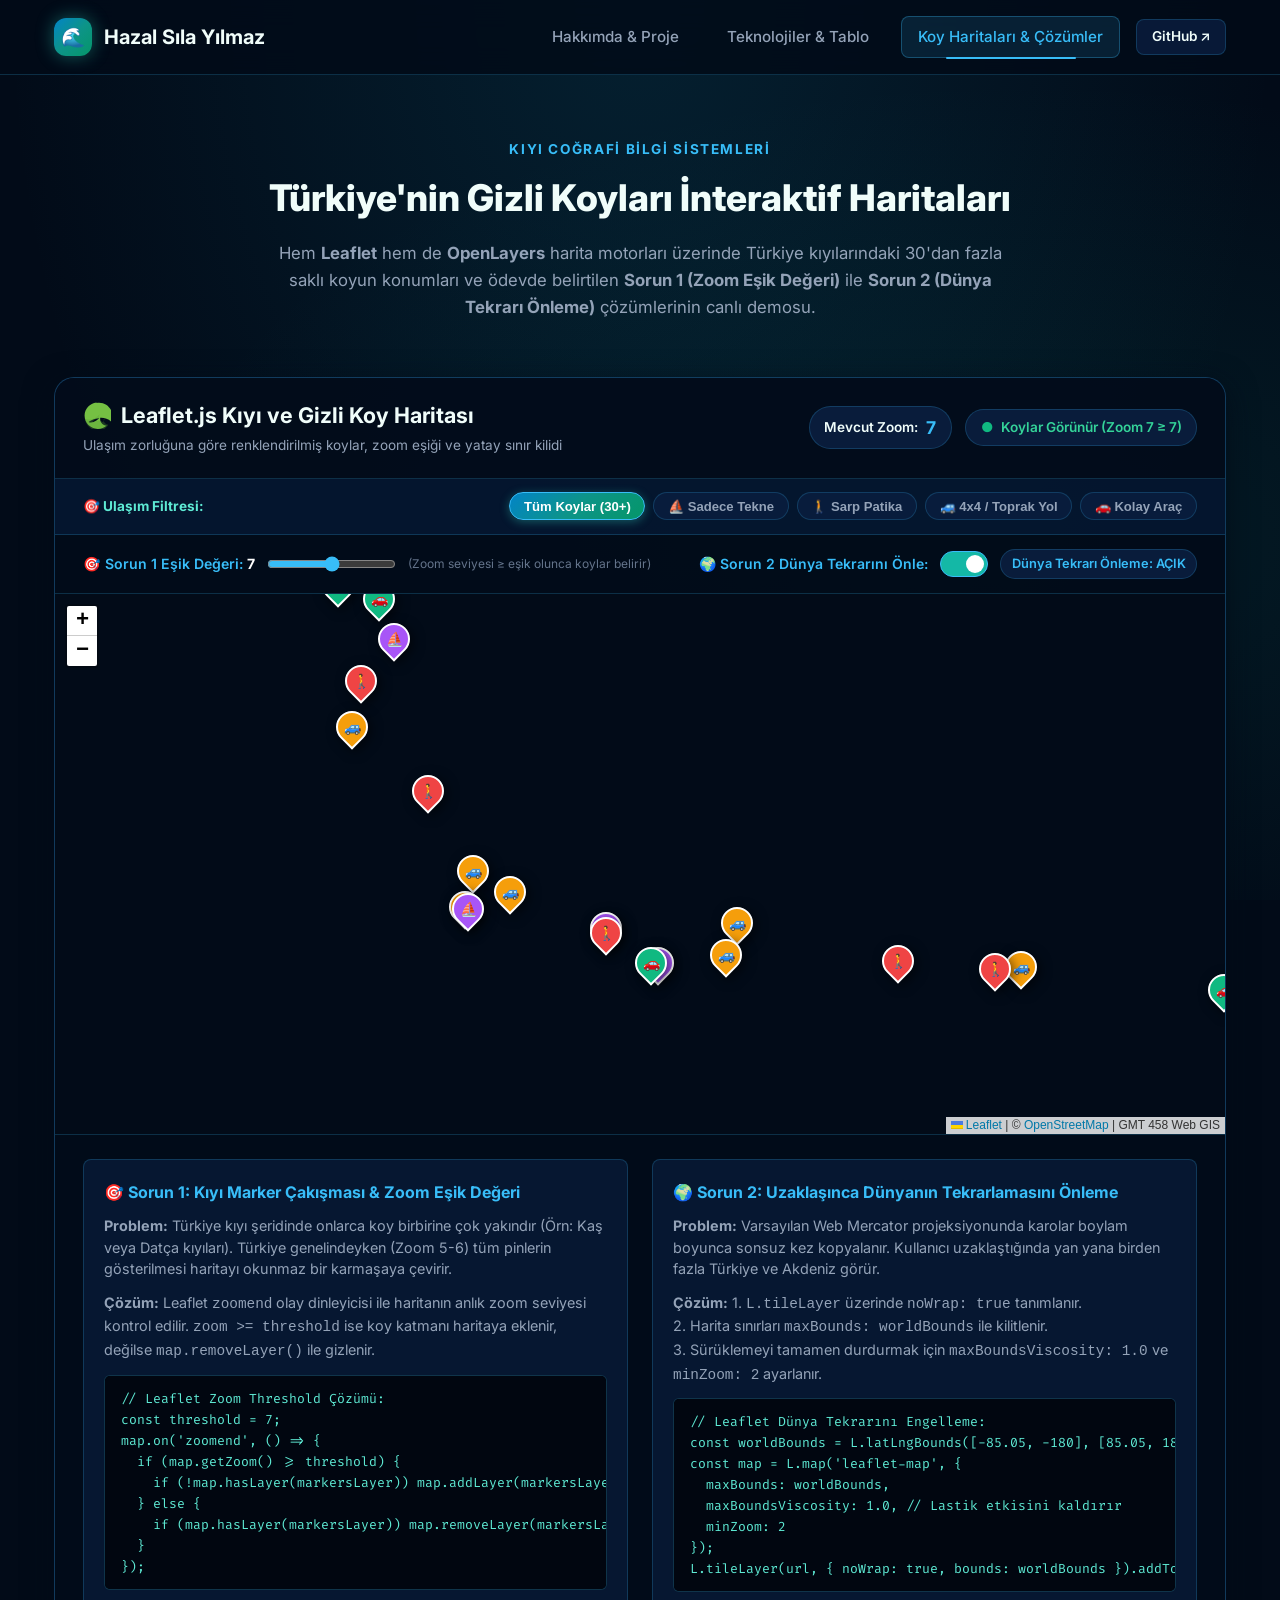
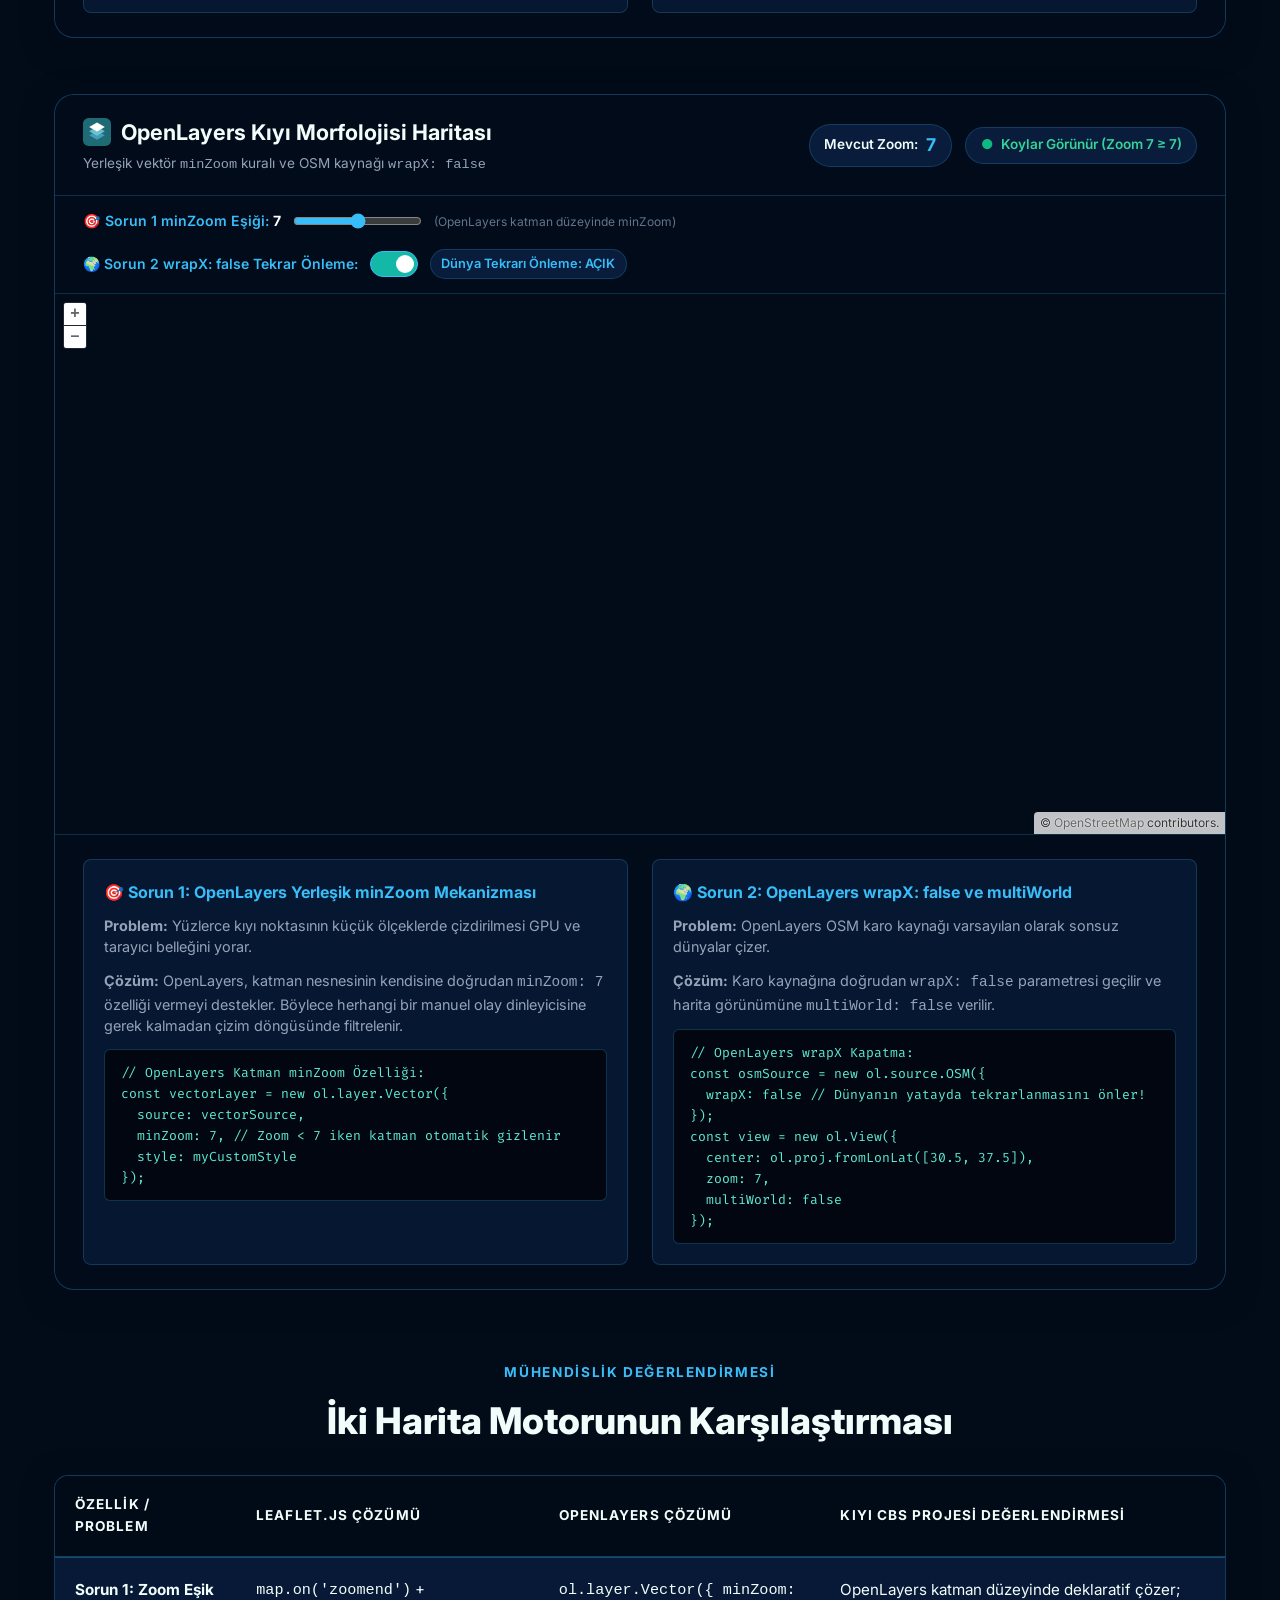
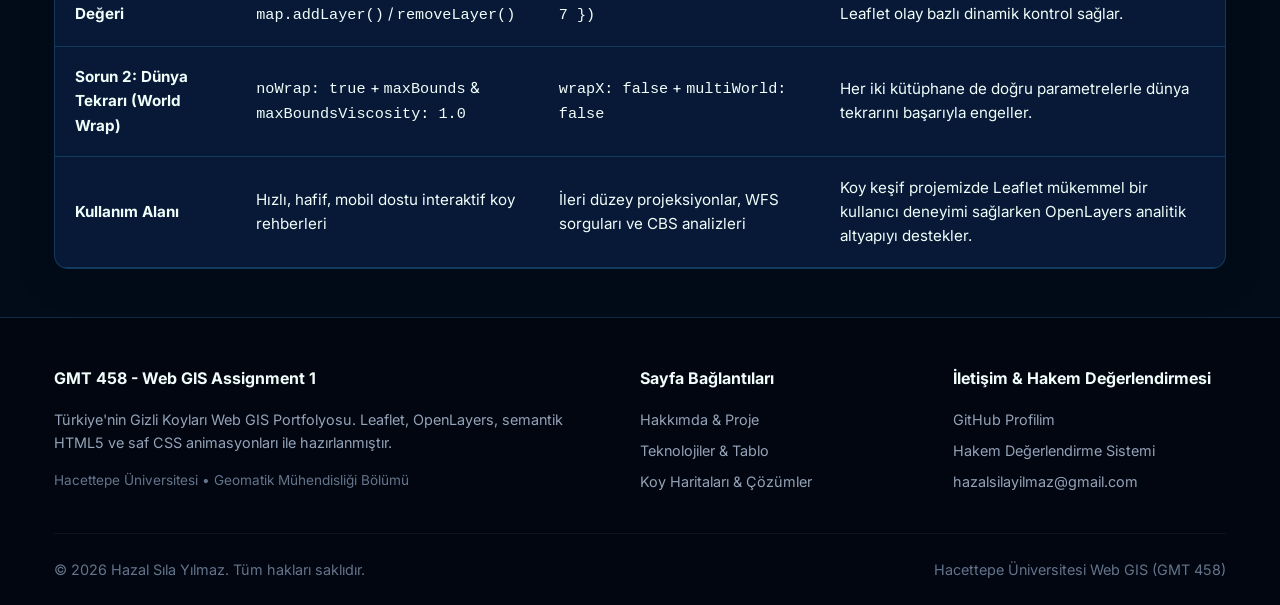
==== projects.html @ a2a6212b "feat: Leaflet ve OpenLayers ile 30+ gizli koy haritasi, Sorun 1 (zoom esigi) ve Sorun 2 (dunya tekra" ====
<!DOCTYPE html>
<html lang="tr">
<head>
  <meta charset="UTF-8">
  <meta name="viewport" content="width=device-width, initial-scale=1.0">
  <title>Gizli Koy Haritaları & Web GIS Çözümleri | Hazal Sıla Yılmaz</title>
  <meta name="description" content="Leaflet ve OpenLayers ile Türkiye'nin gizli koyları haritası, zoom eşik değeri ve dünya tekrarı sorunlarının çözümü. GMT 458 Web GIS.">
  
  <!-- Google Fonts & Stylesheet -->
  <link rel="preconnect" href="https://fonts.googleapis.com">
  <link rel="preconnect" href="https://fonts.gstatic.com" crossorigin>
  <link href="https://fonts.googleapis.com/css2?family=Fira+Code:wght@400;600&family=Inter:wght@300;400;500;600;700;800&display=swap" rel="stylesheet">
  
  <!-- Local Leaflet & OpenLayers CSS (Garantili Yerel Yükleme) -->
  <link rel="stylesheet" href="css/leaflet.css">
  <link rel="stylesheet" href="css/ol.css">

  <link rel="stylesheet" href="css/style.css">

  <style>
    /* OpenLayers popup overlay styles */
    .ol-popup {
      position: absolute;
      background-color: #020b18;
      box-shadow: 0 8px 30px rgba(0, 0, 0, 0.7);
      padding: 12px 16px;
      border-radius: 10px;
      border: 1px solid var(--border-ocean);
      bottom: 14px;
      left: -50px;
      min-width: 220px;
      color: #f0fdfa;
    }
    .ol-popup:after, .ol-popup:before {
      top: 100%;
      border: solid transparent;
      content: " ";
      height: 0;
      width: 0;
      position: absolute;
      pointer-events: none;
    }
    .ol-popup:after {
      border-top-color: #020b18;
      border-width: 10px;
      left: 48px;
      margin-left: -10px;
    }
    .ol-popup:before {
      border-top-color: var(--border-ocean);
      border-width: 11px;
      left: 48px;
      margin-left: -11px;
    }
    .ol-popup-closer {
      text-decoration: none;
      position: absolute;
      top: 4px;
      right: 8px;
      color: var(--sea-cyan);
      font-size: 1.2rem;
      font-weight: bold;
    }
    .ol-popup-closer:hover {
      color: #ffffff;
    }
  </style>
</head>
<body>

  <!-- Site Header & Navigation -->
  <header class="site-header">
    <div class="nav-container">
      <a href="index.html" class="site-logo">
        <div class="logo-icon">🌊</div>
        <span>Hazal Sıla Yılmaz</span>
      </a>

      <button class="nav-toggle-btn" aria-label="Menüyü Aç/Kapat">
        <svg width="24" height="24" viewBox="0 0 24 24" fill="none" stroke="currentColor" stroke-width="2">
          <line x1="3" y1="12" x2="21" y2="12"></line>
          <line x1="3" y1="6" x2="21" y2="6"></line>
          <line x1="3" y1="18" x2="21" y2="18"></line>
        </svg>
      </button>

      <ul class="nav-menu">
        <li><a href="index.html" class="nav-link">Hakkımda & Proje</a></li>
        <li><a href="technologies.html" class="nav-link">Teknolojiler & Tablo</a></li>
        <li><a href="projects.html" class="nav-link active">Koy Haritaları & Çözümler</a></li>
        <li><a href="https://github.com/hazalsila" target="_blank" rel="noopener" class="btn btn-secondary" style="padding: 0.4rem 0.9rem; font-size: 0.85rem;">GitHub ↗</a></li>
      </ul>
    </div>
  </header>

  <!-- Main Content -->
  <main>
    <!-- Section Header -->
    <section class="section" style="padding-bottom: 2rem;">
      <div class="container">
        <div class="section-header" style="margin-bottom: 1.5rem;">
          <div class="section-kicker">Kıyı Coğrafi Bilgi Sistemleri</div>
          <h1 class="section-title">Türkiye'nin Gizli Koyları İnteraktif Haritaları</h1>
          <p class="section-desc">
            Hem <strong>Leaflet</strong> hem de <strong>OpenLayers</strong> harita motorları üzerinde Türkiye kıyılarındaki 
            30'dan fazla saklı koyun konumları ve ödevde belirtilen <strong>Sorun 1 (Zoom Eşik Değeri)</strong> ile 
            <strong>Sorun 2 (Dünya Tekrarı Önleme)</strong> çözümlerinin canlı demosu.
          </p>
        </div>
      </div>
    </section>

    <div class="container">

      <!-- ===================================================================
           HARİTA 1: LEAFLET IMPLEMENTASYONU (%10 Leaflet + %10 Issue 1 + %10 Issue 2)
           =================================================================== -->
      <section class="map-card-wrapper" id="leaflet-section">
        <div class="map-card-header">
          <div class="map-title-group">
            <h3>
              <img src="images/leaflet.svg" alt="Leaflet" width="28" height="28">
              Leaflet.js Kıyı ve Gizli Koy Haritası
            </h3>
            <span class="map-subtitle">
              Ulaşım zorluğuna göre renklendirilmiş koylar, zoom eşiği ve yatay sınır kilidi
            </span>
          </div>

          <div class="map-controls-bar">
            <div class="map-status-pill">
              <span>Mevcut Zoom:</span>
              <strong id="leaflet-current-zoom" style="color: var(--sea-cyan); font-size: 1.1rem;">7</strong>
            </div>

            <div id="leaflet-marker-status" class="map-status-pill badge-emerald">
              Koylar yükleniyor...
            </div>
          </div>
        </div>

        <!-- Ulaşım Zorluğu Filtreleme Araç Çubuğu -->
        <div class="bay-filter-toolbar">
          <div style="font-size: 0.85rem; font-weight: 700; color: var(--sea-foam); display: flex; align-items: center; gap: 0.4rem;">
            <span>🎯 Ulaşım Filtresi:</span>
          </div>
          <div class="filter-group">
            <button class="filter-btn active" data-filter="all">Tüm Koylar (30+)</button>
            <button class="filter-btn" data-filter="tekne">⛵ Sadece Tekne</button>
            <button class="filter-btn" data-filter="patika">🚶 Sarp Patika</button>
            <button class="filter-btn" data-filter="toprak">🚙 4x4 / Toprak Yol</button>
            <button class="filter-btn" data-filter="kolay">🚗 Kolay Araç</button>
          </div>
        </div>

        <!-- İnteraktif Sorun 1 & 2 Ayar Paneli (Canlı Test) -->
        <div style="background: rgba(2, 11, 24, 0.95); padding: 0.85rem 1.75rem; border-bottom: 1px solid var(--border-ocean); display: flex; align-items: center; justify-content: space-between; flex-wrap: wrap; gap: 1rem;">
          <!-- Sorun 1: Zoom Slider -->
          <div style="display: flex; align-items: center; gap: 0.75rem; font-size: 0.88rem;">
            <label for="leaflet-threshold-slider" style="font-weight: 600; color: var(--sea-cyan);">
              🎯 Sorun 1 Eşik Değeri: <span id="leaflet-threshold-val" style="color: white; font-weight: 700;">7</span>
            </label>
            <input type="range" id="leaflet-threshold-slider" min="4" max="10" value="7" style="cursor: pointer; accent-color: var(--sea-cyan);">
            <span style="font-size: 0.75rem; color: var(--text-muted);">(Zoom seviyesi ≥ eşik olunca koylar belirir)</span>
          </div>

          <!-- Sorun 2: Dünya Tekrarı Toggle -->
          <div class="toggle-switch-wrapper">
            <span style="color: var(--sea-cyan);">🌍 Sorun 2 Dünya Tekrarını Önle:</span>
            <label class="switch">
              <input type="checkbox" id="leaflet-wrap-toggle" checked>
              <span class="slider"></span>
            </label>
            <span id="leaflet-wrap-status" class="map-status-pill badge-cyan" style="font-size: 0.8rem; padding: 0.25rem 0.65rem;">
              Dünya Tekrarı Önleme: AÇIK
            </span>
          </div>
        </div>

        <!-- Leaflet Harita Kapsayıcısı -->
        <div id="leaflet-map" class="map-container"></div>

        <!-- Sorun 1 & 2 Çözüm Raporu ve Kod Blokları -->
        <div class="issue-solution-panel">
          <div class="issue-grid">
            <!-- Sorun 1 Kutusu -->
            <div class="issue-box">
              <div class="issue-box-title">
                <span>🎯 Sorun 1: Kıyı Marker Çakışması & Zoom Eşik Değeri</span>
              </div>
              <p>
                <strong>Problem:</strong> Türkiye kıyı şeridinde onlarca koy birbirine çok yakındır (Örn: Kaş veya Datça kıyıları). Türkiye genelindeyken (Zoom 5-6) tüm pinlerin gösterilmesi haritayı okunmaz bir karmaşaya çevirir.
              </p>
              <p>
                <strong>Çözüm:</strong> Leaflet <code>zoomend</code> olay dinleyicisi ile haritanın anlık zoom seviyesi kontrol edilir. <code>zoom &gt;= threshold</code> ise koy katmanı haritaya eklenir, değilse <code>map.removeLayer()</code> ile gizlenir.
              </p>
              <div class="code-snippet">// Leaflet Zoom Threshold Çözümü:
const threshold = 7;
map.on('zoomend', () => {
  if (map.getZoom() >= threshold) {
    if (!map.hasLayer(markersLayer)) map.addLayer(markersLayer);
  } else {
    if (map.hasLayer(markersLayer)) map.removeLayer(markersLayer);
  }
});</div>
            </div>

            <!-- Sorun 2 Kutusu -->
            <div class="issue-box">
              <div class="issue-box-title">
                <span>🌍 Sorun 2: Uzaklaşınca Dünyanın Tekrarlamasını Önleme</span>
              </div>
              <p>
                <strong>Problem:</strong> Varsayılan Web Mercator projeksiyonunda karolar boylam boyunca sonsuz kez kopyalanır. Kullanıcı uzaklaştığında yan yana birden fazla Türkiye ve Akdeniz görür.
              </p>
              <p>
                <strong>Çözüm:</strong> 
                1. <code>L.tileLayer</code> üzerinde <code>noWrap: true</code> tanımlanır.<br>
                2. Harita sınırları <code>maxBounds: worldBounds</code> ile kilitlenir.<br>
                3. Sürüklemeyi tamamen durdurmak için <code>maxBoundsViscosity: 1.0</code> ve <code>minZoom: 2</code> ayarlanır.
              </p>
              <div class="code-snippet">// Leaflet Dünya Tekrarını Engelleme:
const worldBounds = L.latLngBounds([-85.05, -180], [85.05, 180]);
const map = L.map('leaflet-map', {
  maxBounds: worldBounds,
  maxBoundsViscosity: 1.0, // Lastik etkisini kaldırır
  minZoom: 2
});
L.tileLayer(url, { noWrap: true, bounds: worldBounds }).addTo(map);</div>
            </div>
          </div>
        </div>
      </section>

      <!-- ===================================================================
           HARİTA 2: OPENLAYERS IMPLEMENTASYONU (%10 OL + %10 Issue 1 + %10 Issue 2)
           =================================================================== -->
      <section class="map-card-wrapper" id="openlayers-section">
        <div class="map-card-header">
          <div class="map-title-group">
            <h3>
              <img src="images/openlayers.svg" alt="OpenLayers" width="28" height="28">
              OpenLayers Kıyı Morfolojisi Haritası
            </h3>
            <span class="map-subtitle">
              Yerleşik vektör <code>minZoom</code> kuralı ve OSM kaynağı <code>wrapX: false</code>
            </span>
          </div>

          <div class="map-controls-bar">
            <div class="map-status-pill">
              <span>Mevcut Zoom:</span>
              <strong id="ol-current-zoom" style="color: var(--sea-cyan); font-size: 1.1rem;">7</strong>
            </div>

            <div id="ol-marker-status" class="map-status-pill badge-emerald">
              Koylar yükleniyor...
            </div>
          </div>
        </div>

        <!-- OpenLayers Kontrol Barı -->
        <div style="background: rgba(2, 11, 24, 0.95); padding: 0.85rem 1.75rem; border-bottom: 1px solid var(--border-ocean); display: flex; align-items: center; justify-content: space-between; flex-wrap: wrap; gap: 1rem;">
          <!-- Sorun 1: OpenLayers minZoom Slider -->
          <div style="display: flex; align-items: center; gap: 0.75rem; font-size: 0.88rem;">
            <label for="ol-threshold-slider" style="font-weight: 600; color: var(--sea-cyan);">
              🎯 Sorun 1 minZoom Eşiği: <span id="ol-threshold-val" style="color: white; font-weight: 700;">7</span>
            </label>
            <input type="range" id="ol-threshold-slider" min="4" max="10" value="7" style="cursor: pointer; accent-color: var(--sea-cyan);">
            <span style="font-size: 0.75rem; color: var(--text-muted);">(OpenLayers katman düzeyinde minZoom)</span>
          </div>

          <!-- Sorun 2: wrapX Toggle -->
          <div class="toggle-switch-wrapper">
            <span style="color: var(--sea-cyan);">🌍 Sorun 2 wrapX: false Tekrar Önleme:</span>
            <label class="switch">
              <input type="checkbox" id="ol-wrap-toggle" checked>
              <span class="slider"></span>
            </label>
            <span id="ol-wrap-status" class="map-status-pill badge-cyan" style="font-size: 0.8rem; padding: 0.25rem 0.65rem;">
              Dünya Tekrarı Önleme: AÇIK
            </span>
          </div>
        </div>

        <!-- OpenLayers Harita Kapsayıcısı -->
        <div id="openlayers-map" class="ol-map-container"></div>

        <!-- OpenLayers Popup Overlay -->
        <div id="ol-popup" class="ol-popup">
          <a href="#" id="ol-popup-closer" class="ol-popup-closer">&times;</a>
          <div id="ol-popup-content"></div>
        </div>

        <!-- OpenLayers Sorun 1 & 2 Raporu -->
        <div class="issue-solution-panel">
          <div class="issue-grid">
            <div class="issue-box">
              <div class="issue-box-title">
                <span>🎯 Sorun 1: OpenLayers Yerleşik minZoom Mekanizması</span>
              </div>
              <p>
                <strong>Problem:</strong> Yüzlerce kıyı noktasının küçük ölçeklerde çizdirilmesi GPU ve tarayıcı belleğini yorar.
              </p>
              <p>
                <strong>Çözüm:</strong> OpenLayers, katman nesnesinin kendisine doğrudan <code>minZoom: 7</code> özelliği vermeyi destekler. Böylece herhangi bir manuel olay dinleyicisine gerek kalmadan çizim döngüsünde filtrelenir.
              </p>
              <div class="code-snippet">// OpenLayers Katman minZoom Özelliği:
const vectorLayer = new ol.layer.Vector({
  source: vectorSource,
  minZoom: 7, // Zoom < 7 iken katman otomatik gizlenir
  style: myCustomStyle
});</div>
            </div>

            <div class="issue-box">
              <div class="issue-box-title">
                <span>🌍 Sorun 2: OpenLayers wrapX: false ve multiWorld</span>
              </div>
              <p>
                <strong>Problem:</strong> OpenLayers OSM karo kaynağı varsayılan olarak sonsuz dünyalar çizer.
              </p>
              <p>
                <strong>Çözüm:</strong> Karo kaynağına doğrudan <code>wrapX: false</code> parametresi geçilir ve harita görünümüne <code>multiWorld: false</code> verilir.
              </p>
              <div class="code-snippet">// OpenLayers wrapX Kapatma:
const osmSource = new ol.source.OSM({
  wrapX: false // Dünyanın yatayda tekrarlanmasını önler!
});
const view = new ol.View({
  center: ol.proj.fromLonLat([30.5, 37.5]),
  zoom: 7,
  multiWorld: false
});</div>
            </div>
          </div>
        </div>
      </section>

      <!-- Karşılaştırma Matrisi Tablosu -->
      <section class="section" style="padding-top: 1rem; padding-bottom: 3rem;">
        <div class="section-header" style="margin-bottom: 1.5rem;">
          <div class="section-kicker">Mühendislik Değerlendirmesi</div>
          <h2 class="section-title">İki Harita Motorunun Karşılaştırması</h2>
        </div>

        <div class="table-wrapper">
          <table class="gis-table">
            <thead>
              <tr>
                <th>Özellik / Problem</th>
                <th>Leaflet.js Çözümü</th>
                <th>OpenLayers Çözümü</th>
                <th>Kıyı CBS Projesi Değerlendirmesi</th>
              </tr>
            </thead>
            <tbody>
              <tr>
                <td><strong>Sorun 1: Zoom Eşik Değeri</strong></td>
                <td><code>map.on('zoomend')</code> + <code>map.addLayer()</code> / <code>removeLayer()</code></td>
                <td><code>ol.layer.Vector({ minZoom: 7 })</code></td>
                <td>OpenLayers katman düzeyinde deklaratif çözer; Leaflet olay bazlı dinamik kontrol sağlar.</td>
              </tr>
              <tr>
                <td><strong>Sorun 2: Dünya Tekrarı (World Wrap)</strong></td>
                <td><code>noWrap: true</code> + <code>maxBounds</code> & <code>maxBoundsViscosity: 1.0</code></td>
                <td><code>wrapX: false</code> + <code>multiWorld: false</code></td>
                <td>Her iki kütüphane de doğru parametrelerle dünya tekrarını başarıyla engeller.</td>
              </tr>
              <tr>
                <td><strong>Kullanım Alanı</strong></td>
                <td>Hızlı, hafif, mobil dostu interaktif koy rehberleri</td>
                <td>İleri düzey projeksiyonlar, WFS sorguları ve CBS analizleri</td>
                <td>Koy keşif projemizde Leaflet mükemmel bir kullanıcı deneyimi sağlarken OpenLayers analitik altyapıyı destekler.</td>
              </tr>
            </tbody>
          </table>
        </div>
      </section>

    </div>
  </main>

  <!-- Site Footer -->
  <footer class="site-footer">
    <div class="container">
      <div class="footer-grid">
        <div>
          <div class="footer-heading">GMT 458 - Web GIS Assignment 1</div>
          <p style="margin-bottom: 1rem; color: var(--text-secondary);">
            Türkiye'nin Gizli Koyları Web GIS Portfolyosu. Leaflet, OpenLayers, semantik HTML5 ve saf CSS animasyonları ile hazırlanmıştır.
          </p>
          <p style="font-size: 0.85rem; color: var(--text-muted);">
            Hacettepe Üniversitesi • Geomatik Mühendisliği Bölümü
          </p>
        </div>

        <div>
          <div class="footer-heading">Sayfa Bağlantıları</div>
          <ul class="footer-links">
            <li><a href="index.html">Hakkımda & Proje</a></li>
            <li><a href="technologies.html">Teknolojiler & Tablo</a></li>
            <li><a href="projects.html">Koy Haritaları & Çözümler</a></li>
          </ul>
        </div>

        <div>
          <div class="footer-heading">İletişim & Hakem Değerlendirmesi</div>
          <ul class="footer-links">
            <li><a href="https://github.com/hazalsila" target="_blank" rel="noopener">GitHub Profilim</a></li>
            <li><a href="https://gmt458.hacettepe.edu.tr/" target="_blank" rel="noopener">Hakem Değerlendirme Sistemi</a></li>
            <li><a href="mailto:hazalsilayilmaz@gmail.com">hazalsilayilmaz@gmail.com</a></li>
          </ul>
        </div>
      </div>

      <div class="footer-bottom">
        <div>&copy; 2026 Hazal Sıla Yılmaz. Tüm hakları saklıdır.</div>
        <div>Hacettepe Üniversitesi Web GIS (GMT 458)</div>
      </div>
    </div>
  </footer>

  <!-- Local Leaflet & OpenLayers JS (Garantili Yerel Yükleme) -->
  <script src="js/leaflet.js"></script>
  <script src="js/ol.js"></script>

  <!-- Application Scripts -->
  <script src="js/main.js"></script>
  <script src="js/leaflet-map.js"></script>
  <script src="js/openlayers-map.js"></script>
</body>
</html>
---- css/leaflet.css ----
/* required styles */

.leaflet-pane,
.leaflet-tile,
.leaflet-marker-icon,
.leaflet-marker-shadow,
.leaflet-tile-container,
.leaflet-pane > svg,
.leaflet-pane > canvas,
.leaflet-zoom-box,
.leaflet-image-layer,
.leaflet-layer {
	position: absolute;
	left: 0;
	top: 0;
	}
.leaflet-container {
	overflow: hidden;
	}
.leaflet-tile,
.leaflet-marker-icon,
.leaflet-marker-shadow {
	-webkit-user-select: none;
	   -moz-user-select: none;
	        user-select: none;
	  -webkit-user-drag: none;
	}
/* Prevents IE11 from highlighting tiles in blue */
.leaflet-tile::selection {
	background: transparent;
}
/* Safari renders non-retina tile on retina better with this, but Chrome is worse */
.leaflet-safari .leaflet-tile {
	image-rendering: -webkit-optimize-contrast;
	}
/* hack that prevents hw layers "stretching" when loading new tiles */
.leaflet-safari .leaflet-tile-container {
	width: 1600px;
	height: 1600px;
	-webkit-transform-origin: 0 0;
	}
.leaflet-marker-icon,
.leaflet-marker-shadow {
	display: block;
	}
/* .leaflet-container svg: reset svg max-width decleration shipped in Joomla! (joomla.org) 3.x */
/* .leaflet-container img: map is broken in FF if you have max-width: 100% on tiles */
.leaflet-container .leaflet-overlay-pane svg {
	max-width: none !important;
	max-height: none !important;
	}
.leaflet-container .leaflet-marker-pane img,
.leaflet-container .leaflet-shadow-pane img,
.leaflet-container .leaflet-tile-pane img,
.leaflet-container img.leaflet-image-layer,
.leaflet-container .leaflet-tile {
	max-width: none !important;
	max-height: none !important;
	width: auto;
	padding: 0;
	}

.leaflet-container img.leaflet-tile {
	/* See: https://bugs.chromium.org/p/chromium/issues/detail?id=600120 */
	mix-blend-mode: plus-lighter;
}

.leaflet-container.leaflet-touch-zoom {
	-ms-touch-action: pan-x pan-y;
	touch-action: pan-x pan-y;
	}
.leaflet-container.leaflet-touch-drag {
	-ms-touch-action: pinch-zoom;
	/* Fallback for FF which doesn't support pinch-zoom */
	touch-action: none;
	touch-action: pinch-zoom;
}
.leaflet-container.leaflet-touch-drag.leaflet-touch-zoom {
	-ms-touch-action: none;
	touch-action: none;
}
.leaflet-container {
	-webkit-tap-highlight-color: transparent;
}
.leaflet-container a {
	-webkit-tap-highlight-color: rgba(51, 181, 229, 0.4);
}
.leaflet-tile {
	filter: inherit;
	visibility: hidden;
	}
.leaflet-tile-loaded {
	visibility: inherit;
	}
.leaflet-zoom-box {
	width: 0;
	height: 0;
	-moz-box-sizing: border-box;
	     box-sizing: border-box;
	z-index: 800;
	}
/* workaround for https://bugzilla.mozilla.org/show_bug.cgi?id=888319 */
.leaflet-overlay-pane svg {
	-moz-user-select: none;
	}

.leaflet-pane         { z-index: 400; }

.leaflet-tile-pane    { z-index: 200; }
.leaflet-overlay-pane { z-index: 400; }
.leaflet-shadow-pane  { z-index: 500; }
.leaflet-marker-pane  { z-index: 600; }
.leaflet-tooltip-pane   { z-index: 650; }
.leaflet-popup-pane   { z-index: 700; }

.leaflet-map-pane canvas { z-index: 100; }
.leaflet-map-pane svg    { z-index: 200; }

.leaflet-vml-shape {
	width: 1px;
	height: 1px;
	}
.lvml {
	behavior: url(#default#VML);
	display: inline-block;
	position: absolute;
	}


/* control positioning */

.leaflet-control {
	position: relative;
	z-index: 800;
	pointer-events: visiblePainted; /* IE 9-10 doesn't have auto */
	pointer-events: auto;
	}
.leaflet-top,
.leaflet-bottom {
	position: absolute;
	z-index: 1000;
	pointer-events: none;
	}
.leaflet-top {
	top: 0;
	}
.leaflet-right {
	right: 0;
	}
.leaflet-bottom {
	bottom: 0;
	}
.leaflet-left {
	left: 0;
	}
.leaflet-control {
	float: left;
	clear: both;
	}
.leaflet-right .leaflet-control {
	float: right;
	}
.leaflet-top .leaflet-control {
	margin-top: 10px;
	}
.leaflet-bottom .leaflet-control {
	margin-bottom: 10px;
	}
.leaflet-left .leaflet-control {
	margin-left: 10px;
	}
.leaflet-right .leaflet-control {
	margin-right: 10px;
	}


/* zoom and fade animations */

.leaflet-fade-anim .leaflet-popup {
	opacity: 0;
	-webkit-transition: opacity 0.2s linear;
	   -moz-transition: opacity 0.2s linear;
	        transition: opacity 0.2s linear;
	}
.leaflet-fade-anim .leaflet-map-pane .leaflet-popup {
	opacity: 1;
	}
.leaflet-zoom-animated {
	-webkit-transform-origin: 0 0;
	    -ms-transform-origin: 0 0;
	        transform-origin: 0 0;
	}
svg.leaflet-zoom-animated {
	will-change: transform;
}

.leaflet-zoom-anim .leaflet-zoom-animated {
	-webkit-transition: -webkit-transform 0.25s cubic-bezier(0,0,0.25,1);
	   -moz-transition:    -moz-transform 0.25s cubic-bezier(0,0,0.25,1);
	        transition:         transform 0.25s cubic-bezier(0,0,0.25,1);
	}
.leaflet-zoom-anim .leaflet-tile,
.leaflet-pan-anim .leaflet-tile {
	-webkit-transition: none;
	   -moz-transition: none;
	        transition: none;
	}

.leaflet-zoom-anim .leaflet-zoom-hide {
	visibility: hidden;
	}


/* cursors */

.leaflet-interactive {
	cursor: pointer;
	}
.leaflet-grab {
	cursor: -webkit-grab;
	cursor:    -moz-grab;
	cursor:         grab;
	}
.leaflet-crosshair,
.leaflet-crosshair .leaflet-interactive {
	cursor: crosshair;
	}
.leaflet-popup-pane,
.leaflet-control {
	cursor: auto;
	}
.leaflet-dragging .leaflet-grab,
.leaflet-dragging .leaflet-grab .leaflet-interactive,
.leaflet-dragging .leaflet-marker-draggable {
	cursor: move;
	cursor: -webkit-grabbing;
	cursor:    -moz-grabbing;
	cursor:         grabbing;
	}

/* marker & overlays interactivity */
.leaflet-marker-icon,
.leaflet-marker-shadow,
.leaflet-image-layer,
.leaflet-pane > svg path,
.leaflet-tile-container {
	pointer-events: none;
	}

.leaflet-marker-icon.leaflet-interactive,
.leaflet-image-layer.leaflet-interactive,
.leaflet-pane > svg path.leaflet-interactive,
svg.leaflet-image-layer.leaflet-interactive path {
	pointer-events: visiblePainted; /* IE 9-10 doesn't have auto */
	pointer-events: auto;
	}

/* visual tweaks */

.leaflet-container {
	background: #ddd;
	outline-offset: 1px;
	}
.leaflet-container a {
	color: #0078A8;
	}
.leaflet-zoom-box {
	border: 2px dotted #38f;
	background: rgba(255,255,255,0.5);
	}


/* general typography */
.leaflet-container {
	font-family: "Helvetica Neue", Arial, Helvetica, sans-serif;
	font-size: 12px;
	font-size: 0.75rem;
	line-height: 1.5;
	}


/* general toolbar styles */

.leaflet-bar {
	box-shadow: 0 1px 5px rgba(0,0,0,0.65);
	border-radius: 4px;
	}
.leaflet-bar a {
	background-color: #fff;
	border-bottom: 1px solid #ccc;
	width: 26px;
	height: 26px;
	line-height: 26px;
	display: block;
	text-align: center;
	text-decoration: none;
	color: black;
	}
.leaflet-bar a,
.leaflet-control-layers-toggle {
	background-position: 50% 50%;
	background-repeat: no-repeat;
	display: block;
	}
.leaflet-bar a:hover,
.leaflet-bar a:focus {
	background-color: #f4f4f4;
	}
.leaflet-bar a:first-child {
	border-top-left-radius: 4px;
	border-top-right-radius: 4px;
	}
.leaflet-bar a:last-child {
	border-bottom-left-radius: 4px;
	border-bottom-right-radius: 4px;
	border-bottom: none;
	}
.leaflet-bar a.leaflet-disabled {
	cursor: default;
	background-color: #f4f4f4;
	color: #bbb;
	}

.leaflet-touch .leaflet-bar a {
	width: 30px;
	height: 30px;
	line-height: 30px;
	}
.leaflet-touch .leaflet-bar a:first-child {
	border-top-left-radius: 2px;
	border-top-right-radius: 2px;
	}
.leaflet-touch .leaflet-bar a:last-child {
	border-bottom-left-radius: 2px;
	border-bottom-right-radius: 2px;
	}

/* zoom control */

.leaflet-control-zoom-in,
.leaflet-control-zoom-out {
	font: bold 18px 'Lucida Console', Monaco, monospace;
	text-indent: 1px;
	}

.leaflet-touch .leaflet-control-zoom-in, .leaflet-touch .leaflet-control-zoom-out  {
	font-size: 22px;
	}


/* layers control */

.leaflet-control-layers {
	box-shadow: 0 1px 5px rgba(0,0,0,0.4);
	background: #fff;
	border-radius: 5px;
	}
.leaflet-control-layers-toggle {
	background-image: url(images/layers.png);
	width: 36px;
	height: 36px;
	}
.leaflet-retina .leaflet-control-layers-toggle {
	background-image: url(images/layers-2x.png);
	background-size: 26px 26px;
	}
.leaflet-touch .leaflet-control-layers-toggle {
	width: 44px;
	height: 44px;
	}
.leaflet-control-layers .leaflet-control-layers-list,
.leaflet-control-layers-expanded .leaflet-control-layers-toggle {
	display: none;
	}
.leaflet-control-layers-expanded .leaflet-control-layers-list {
	display: block;
	position: relative;
	}
.leaflet-control-layers-expanded {
	padding: 6px 10px 6px 6px;
	color: #333;
	background: #fff;
	}
.leaflet-control-layers-scrollbar {
	overflow-y: scroll;
	overflow-x: hidden;
	padding-right: 5px;
	}
.leaflet-control-layers-selector {
	margin-top: 2px;
	position: relative;
	top: 1px;
	}
.leaflet-control-layers label {
	display: block;
	font-size: 13px;
	font-size: 1.08333em;
	}
.leaflet-control-layers-separator {
	height: 0;
	border-top: 1px solid #ddd;
	margin: 5px -10px 5px -6px;
	}

/* Default icon URLs */
.leaflet-default-icon-path { /* used only in path-guessing heuristic, see L.Icon.Default */
	background-image: url(images/marker-icon.png);
	}


/* attribution and scale controls */

.leaflet-container .leaflet-control-attribution {
	background: #fff;
	background: rgba(255, 255, 255, 0.8);
	margin: 0;
	}
.leaflet-control-attribution,
.leaflet-control-scale-line {
	padding: 0 5px;
	color: #333;
	line-height: 1.4;
	}
.leaflet-control-attribution a {
	text-decoration: none;
	}
.leaflet-control-attribution a:hover,
.leaflet-control-attribution a:focus {
	text-decoration: underline;
	}
.leaflet-attribution-flag {
	display: inline !important;
	vertical-align: baseline !important;
	width: 1em;
	height: 0.6669em;
	}
.leaflet-left .leaflet-control-scale {
	margin-left: 5px;
	}
.leaflet-bottom .leaflet-control-scale {
	margin-bottom: 5px;
	}
.leaflet-control-scale-line {
	border: 2px solid #777;
	border-top: none;
	line-height: 1.1;
	padding: 2px 5px 1px;
	white-space: nowrap;
	-moz-box-sizing: border-box;
	     box-sizing: border-box;
	background: rgba(255, 255, 255, 0.8);
	text-shadow: 1px 1px #fff;
	}
.leaflet-control-scale-line:not(:first-child) {
	border-top: 2px solid #777;
	border-bottom: none;
	margin-top: -2px;
	}
.leaflet-control-scale-line:not(:first-child):not(:last-child) {
	border-bottom: 2px solid #777;
	}

.leaflet-touch .leaflet-control-attribution,
.leaflet-touch .leaflet-control-layers,
.leaflet-touch .leaflet-bar {
	box-shadow: none;
	}
.leaflet-touch .leaflet-control-layers,
.leaflet-touch .leaflet-bar {
	border: 2px solid rgba(0,0,0,0.2);
	background-clip: padding-box;
	}


/* popup */

.leaflet-popup {
	position: absolute;
	text-align: center;
	margin-bottom: 20px;
	}
.leaflet-popup-content-wrapper {
	padding: 1px;
	text-align: left;
	border-radius: 12px;
	}
.leaflet-popup-content {
	margin: 13px 24px 13px 20px;
	line-height: 1.3;
	font-size: 13px;
	font-size: 1.08333em;
	min-height: 1px;
	}
.leaflet-popup-content p {
	margin: 17px 0;
	margin: 1.3em 0;
	}
.leaflet-popup-tip-container {
	width: 40px;
	height: 20px;
	position: absolute;
	left: 50%;
	margin-top: -1px;
	margin-left: -20px;
	overflow: hidden;
	pointer-events: none;
	}
.leaflet-popup-tip {
	width: 17px;
	height: 17px;
	padding: 1px;

	margin: -10px auto 0;
	pointer-events: auto;

	-webkit-transform: rotate(45deg);
	   -moz-transform: rotate(45deg);
	    -ms-transform: rotate(45deg);
	        transform: rotate(45deg);
	}
.leaflet-popup-content-wrapper,
.leaflet-popup-tip {
	background: white;
	color: #333;
	box-shadow: 0 3px 14px rgba(0,0,0,0.4);
	}
.leaflet-container a.leaflet-popup-close-button {
	position: absolute;
	top: 0;
	right: 0;
	border: none;
	text-align: center;
	width: 24px;
	height: 24px;
	font: 16px/24px Tahoma, Verdana, sans-serif;
	color: #757575;
	text-decoration: none;
	background: transparent;
	}
.leaflet-container a.leaflet-popup-close-button:hover,
.leaflet-container a.leaflet-popup-close-button:focus {
	color: #585858;
	}
.leaflet-popup-scrolled {
	overflow: auto;
	}

.leaflet-oldie .leaflet-popup-content-wrapper {
	-ms-zoom: 1;
	}
.leaflet-oldie .leaflet-popup-tip {
	width: 24px;
	margin: 0 auto;

	-ms-filter: "progid:DXImageTransform.Microsoft.Matrix(M11=0.70710678, M12=0.70710678, M21=-0.70710678, M22=0.70710678)";
	filter: progid:DXImageTransform.Microsoft.Matrix(M11=0.70710678, M12=0.70710678, M21=-0.70710678, M22=0.70710678);
	}

.leaflet-oldie .leaflet-control-zoom,
.leaflet-oldie .leaflet-control-layers,
.leaflet-oldie .leaflet-popup-content-wrapper,
.leaflet-oldie .leaflet-popup-tip {
	border: 1px solid #999;
	}


/* div icon */

.leaflet-div-icon {
	background: #fff;
	border: 1px solid #666;
	}


/* Tooltip */
/* Base styles for the element that has a tooltip */
.leaflet-tooltip {
	position: absolute;
	padding: 6px;
	background-color: #fff;
	border: 1px solid #fff;
	border-radius: 3px;
	color: #222;
	white-space: nowrap;
	-webkit-user-select: none;
	-moz-user-select: none;
	-ms-user-select: none;
	user-select: none;
	pointer-events: none;
	box-shadow: 0 1px 3px rgba(0,0,0,0.4);
	}
.leaflet-tooltip.leaflet-interactive {
	cursor: pointer;
	pointer-events: auto;
	}
.leaflet-tooltip-top:before,
.leaflet-tooltip-bottom:before,
.leaflet-tooltip-left:before,
.leaflet-tooltip-right:before {
	position: absolute;
	pointer-events: none;
	border: 6px solid transparent;
	background: transparent;
	content: "";
	}

/* Directions */

.leaflet-tooltip-bottom {
	margin-top: 6px;
}
.leaflet-tooltip-top {
	margin-top: -6px;
}
.leaflet-tooltip-bottom:before,
.leaflet-tooltip-top:before {
	left: 50%;
	margin-left: -6px;
	}
.leaflet-tooltip-top:before {
	bottom: 0;
	margin-bottom: -12px;
	border-top-color: #fff;
	}
.leaflet-tooltip-bottom:before {
	top: 0;
	margin-top: -12px;
	margin-left: -6px;
	border-bottom-color: #fff;
	}
.leaflet-tooltip-left {
	margin-left: -6px;
}
.leaflet-tooltip-right {
	margin-left: 6px;
}
.leaflet-tooltip-left:before,
.leaflet-tooltip-right:before {
	top: 50%;
	margin-top: -6px;
	}
.leaflet-tooltip-left:before {
	right: 0;
	margin-right: -12px;
	border-left-color: #fff;
	}
.leaflet-tooltip-right:before {
	left: 0;
	margin-left: -12px;
	border-right-color: #fff;
	}

/* Printing */

@media print {
	/* Prevent printers from removing background-images of controls. */
	.leaflet-control {
		-webkit-print-color-adjust: exact;
		print-color-adjust: exact;
		}
	}
---- css/ol.css ----
:root,
:host {
  --ol-background-color: white;
  --ol-accent-background-color: #F5F5F5;
  --ol-subtle-background-color: rgba(128, 128, 128, 0.25);
  --ol-partial-background-color: rgba(255, 255, 255, 0.75);
  --ol-foreground-color: #333333;
  --ol-subtle-foreground-color: #666666;
  --ol-brand-color: #00AAFF;
}

.ol-box {
  box-sizing: border-box;
  border-radius: 2px;
  border: 1.5px solid var(--ol-background-color);
  background-color: var(--ol-partial-background-color);
}

.ol-mouse-position {
  top: 8px;
  right: 8px;
  position: absolute;
}

.ol-scale-line {
  background: var(--ol-partial-background-color);
  border-radius: 4px;
  bottom: 8px;
  left: 8px;
  padding: 2px;
  position: absolute;
}

.ol-scale-line-inner {
  border: 1px solid var(--ol-subtle-foreground-color);
  border-top: none;
  color: var(--ol-foreground-color);
  font-size: 10px;
  text-align: center;
  margin: 1px;
  will-change: contents, width;
  transition: all 0.25s;
}

.ol-scale-bar {
  position: absolute;
  bottom: 8px;
  left: 8px;
}

.ol-scale-bar-inner {
  display: flex;
}

.ol-scale-step-marker {
  width: 1px;
  height: 15px;
  background-color: var(--ol-foreground-color);
  float: right;
  z-index: 10;
}

.ol-scale-step-text {
  position: absolute;
  bottom: -5px;
  font-size: 10px;
  z-index: 11;
  color: var(--ol-foreground-color);
  text-shadow: -1.5px 0 var(--ol-partial-background-color), 0 1.5px var(--ol-partial-background-color), 1.5px 0 var(--ol-partial-background-color), 0 -1.5px var(--ol-partial-background-color);
}

.ol-scale-text {
  position: absolute;
  font-size: 12px;
  text-align: center;
  bottom: 25px;
  color: var(--ol-foreground-color);
  text-shadow: -1.5px 0 var(--ol-partial-background-color), 0 1.5px var(--ol-partial-background-color), 1.5px 0 var(--ol-partial-background-color), 0 -1.5px var(--ol-partial-background-color);
}

.ol-scale-singlebar {
  position: relative;
  height: 10px;
  z-index: 9;
  box-sizing: border-box;
  border: 1px solid var(--ol-foreground-color);
}

.ol-scale-singlebar-even {
  background-color: var(--ol-subtle-foreground-color);
}

.ol-scale-singlebar-odd {
  background-color: var(--ol-background-color);
}

.ol-unsupported {
  display: none;
}

.ol-viewport,
.ol-unselectable {
  -webkit-touch-callout: none;
  -webkit-user-select: none;
  -moz-user-select: none;
  user-select: none;
  -webkit-tap-highlight-color: transparent;
}

.ol-viewport canvas {
  all: unset;
  overflow: hidden;
}

.ol-viewport {
  touch-action: pan-x pan-y;
}

.ol-selectable {
  -webkit-touch-callout: default;
  -webkit-user-select: text;
  -moz-user-select: text;
  user-select: text;
}

.ol-grabbing {
  cursor: -webkit-grabbing;
  cursor: -moz-grabbing;
  cursor: grabbing;
}

.ol-grab {
  cursor: move;
  cursor: -webkit-grab;
  cursor: -moz-grab;
  cursor: grab;
}

.ol-control {
  position: absolute;
  background-color: var(--ol-subtle-background-color);
  border-radius: 4px;
}

.ol-zoom {
  top: .5em;
  left: .5em;
}

.ol-rotate {
  top: .5em;
  right: .5em;
  transition: opacity .25s linear, visibility 0s linear;
}

.ol-rotate.ol-hidden {
  opacity: 0;
  visibility: hidden;
  transition: opacity .25s linear, visibility 0s linear .25s;
}

.ol-zoom-extent {
  top: 4.643em;
  left: .5em;
}

.ol-full-screen {
  right: .5em;
  top: .5em;
}

.ol-control button {
  display: block;
  margin: 1px;
  padding: 0;
  color: var(--ol-subtle-foreground-color);
  font-weight: bold;
  text-decoration: none;
  font-size: inherit;
  text-align: center;
  height: 1.375em;
  width: 1.375em;
  line-height: .4em;
  background-color: var(--ol-background-color);
  border: none;
  border-radius: 2px;
}

.ol-control button::-moz-focus-inner {
  border: none;
  padding: 0;
}

.ol-zoom-extent button {
  line-height: 1.4em;
}

.ol-compass {
  display: block;
  font-weight: normal;
  will-change: transform;
}

.ol-touch .ol-control button {
  font-size: 1.5em;
}

.ol-touch .ol-zoom-extent {
  top: 5.5em;
}

.ol-control button:hover,
.ol-control button:focus {
  text-decoration: none;
  outline: 1px solid var(--ol-subtle-foreground-color);
  color: var(--ol-foreground-color);
}

.ol-zoom .ol-zoom-in {
  border-radius: 2px 2px 0 0;
}

.ol-zoom .ol-zoom-out {
  border-radius: 0 0 2px 2px;
}

.ol-attribution {
  text-align: right;
  bottom: .5em;
  right: .5em;
  max-width: calc(100% - 1.3em);
  display: flex;
  flex-flow: row-reverse;
  align-items: center;
}

.ol-attribution a {
  color: var(--ol-subtle-foreground-color);
  text-decoration: none;
}

.ol-attribution ul {
  margin: 0;
  padding: 1px .5em;
  color: var(--ol-foreground-color);
  text-shadow: 0 0 2px var(--ol-background-color);
  font-size: 12px;
}

.ol-attribution li {
  display: inline;
  list-style: none;
}

.ol-attribution li:not(:last-child):after {
  content: " ";
}

.ol-attribution img {
  max-height: 2em;
  max-width: inherit;
  vertical-align: middle;
}

.ol-attribution button {
  flex-shrink: 0;
}

.ol-attribution.ol-collapsed ul {
  display: none;
}

.ol-attribution:not(.ol-collapsed) {
  background: var(--ol-partial-background-color);
}

.ol-attribution.ol-uncollapsible {
  bottom: 0;
  right: 0;
  border-radius: 4px 0 0;
}

.ol-attribution.ol-uncollapsible img {
  margin-top: -.2em;
  max-height: 1.6em;
}

.ol-attribution.ol-uncollapsible button {
  display: none;
}

.ol-zoomslider {
  top: 4.5em;
  left: .5em;
  height: 200px;
}

.ol-zoomslider button {
  position: relative;
  height: 10px;
}

.ol-touch .ol-zoomslider {
  top: 5.5em;
}

.ol-overviewmap {
  left: 0.5em;
  bottom: 0.5em;
}

.ol-overviewmap.ol-uncollapsible {
  bottom: 0;
  left: 0;
  border-radius: 0 4px 0 0;
}

.ol-overviewmap .ol-overviewmap-map,
.ol-overviewmap button {
  display: block;
}

.ol-overviewmap .ol-overviewmap-map {
  border: 1px solid var(--ol-subtle-foreground-color);
  height: 150px;
  width: 150px;
}

.ol-overviewmap:not(.ol-collapsed) button {
  bottom: 0;
  left: 0;
  position: absolute;
}

.ol-overviewmap.ol-collapsed .ol-overviewmap-map,
.ol-overviewmap.ol-uncollapsible button {
  display: none;
}

.ol-overviewmap:not(.ol-collapsed) {
  background: var(--ol-subtle-background-color);
}

.ol-overviewmap-box {
  border: 1.5px dotted var(--ol-subtle-foreground-color);
}

.ol-overviewmap .ol-overviewmap-box:hover {
  cursor: move;
}
---- css/style.css ----
/* ==========================================================================
   GMT 458 – Web GIS Assignment 1: Personal Web Page
   Project: Türkiye'nin Gizli Koyları (Secret Bays of Turkey Web GIS)
   Student: Hazal Sıla Yılmaz
   Hacettepe University - Department of Geomatics Engineering
   Theme: Deep Ocean Navy & Marine Waves
   ========================================================================== */

/* --- Ocean & Marine Color Palette --- */
:root {
  --bg-deep-ocean: #020b18;
  --bg-ocean-navy: #05162e;
  --bg-card: rgba(10, 31, 64, 0.75);
  --bg-card-hover: rgba(18, 48, 96, 0.85);
  --border-ocean: rgba(56, 189, 248, 0.2);
  --border-glow: rgba(45, 212, 191, 0.5);

  --text-primary: #f0fdfa;
  --text-secondary: #94a3b8;
  --text-muted: #64748b;

  --sea-cyan: #38bdf8;
  --sea-teal: #14b8a6;
  --sea-emerald: #10b981;
  --sea-foam: #5eead4;
  --coral-orange: #f97316;
  --deep-azure: #0284c7;

  /* Ulaşım Zorluğu Renkleri */
  --diff-boat: #a855f7;    /* Sadece Tekne */
  --diff-hike: #ef4444;    /* Zor Patika / Yürüyüş */
  --diff-dirt: #f59e0b;    /* 4x4 / Toprak Yol */
  --diff-easy: #10b981;    /* Kolay Araç */

  --gradient-ocean: linear-gradient(135deg, #0284c7 0%, #0d9488 50%, #059669 100%);
  --gradient-deep: linear-gradient(180deg, #020b18 0%, #05162e 50%, #082144 100%);

  --radius-sm: 8px;
  --radius-md: 14px;
  --radius-lg: 20px;
  --radius-full: 9999px;

  --shadow-ocean: 0 8px 30px rgba(2, 11, 24, 0.8);
  --shadow-glow: 0 0 30px rgba(56, 189, 248, 0.35);

  --font-main: 'Inter', -apple-system, BlinkMacSystemFont, 'Segoe UI', Roboto, sans-serif;
  --font-mono: 'Fira Code', monospace;
  --transition-normal: all 0.3s cubic-bezier(0.4, 0, 0.2, 1);
}

/* --- Base & Reset --- */
*, *::before, *::after {
  box-sizing: border-box;
  margin: 0;
  padding: 0;
}

html {
  scroll-behavior: smooth;
  font-size: 16px;
}

body {
  font-family: var(--font-main);
  background-color: var(--bg-deep-ocean);
  background-image: 
    radial-gradient(ellipse at 50% 0%, rgba(14, 116, 144, 0.2) 0%, transparent 70%),
    radial-gradient(ellipse at 80% 60%, rgba(13, 148, 136, 0.12) 0%, transparent 60%);
  background-attachment: fixed;
  color: var(--text-primary);
  line-height: 1.6;
  min-height: 100vh;
  display: flex;
  flex-direction: column;
  overflow-x: hidden;
}

a {
  color: var(--sea-cyan);
  text-decoration: none;
  transition: var(--transition-normal);
}

a:hover {
  color: var(--sea-foam);
  text-decoration: underline;
}

img {
  max-width: 100%;
  display: block;
}

.container {
  width: 100%;
  max-width: 1220px;
  margin: 0 auto;
  padding: 0 1.5rem;
}

/* ==========================================================================
   CSS KEYFRAME ANIMATIONS (%10 Requirement)
   ========================================================================== */

/* 1. Canlı Dalga Animasyonu */
@keyframes waveAnimation {
  0% { transform: translateX(0) translateZ(0) scaleY(1); }
  50% { transform: translateX(-25%) translateZ(0) scaleY(1.15); }
  100% { transform: translateX(-50%) translateZ(0) scaleY(1); }
}

@keyframes waveAnimationReverse {
  0% { transform: translateX(-50%) translateZ(0) scaleY(1); }
  50% { transform: translateX(-25%) translateZ(0) scaleY(0.85); }
  100% { transform: translateX(0) translateZ(0) scaleY(1); }
}

.wave-container {
  position: relative;
  width: 100%;
  height: 90px;
  overflow: hidden;
  line-height: 0;
}

.wave-svg {
  position: absolute;
  top: 0;
  left: 0;
  width: 200%;
  height: 100%;
}

.wave-1 {
  fill: rgba(14, 116, 144, 0.35);
  animation: waveAnimation 12s linear infinite;
  z-index: 1;
}

.wave-2 {
  fill: rgba(13, 148, 136, 0.45);
  animation: waveAnimationReverse 18s linear infinite;
  z-index: 2;
}

.wave-3 {
  fill: var(--bg-deep-ocean);
  animation: waveAnimation 8s cubic-bezier(0.36, 0.45, 0.63, 0.53) infinite;
  z-index: 3;
}

/* 2. Su Halkası & Radar Ripple Animasyonu */
@keyframes rippleExpand {
  0% {
    transform: scale(0.8);
    opacity: 0.9;
  }
  80% {
    transform: scale(2.5);
    opacity: 0;
  }
  100% {
    transform: scale(2.5);
    opacity: 0;
  }
}

.ocean-ripple {
  position: absolute;
  border-radius: 50%;
  background: rgba(56, 189, 248, 0.4);
  animation: rippleExpand 2.2s cubic-bezier(0, 0.2, 0.8, 1) infinite;
}

/* 3. Süzülen Nesne */
@keyframes seaFloat {
  0% { transform: translateY(0px) rotate(0deg); }
  50% { transform: translateY(-10px) rotate(1.5deg); }
  100% { transform: translateY(0px) rotate(0deg); }
}

.animate-float {
  animation: seaFloat 4s ease-in-out infinite;
}

/* 4. Parlayan Neon Nabız */
@keyframes marineGlow {
  0%, 100% {
    box-shadow: 0 0 15px rgba(56, 189, 248, 0.2);
    border-color: rgba(56, 189, 248, 0.3);
  }
  50% {
    box-shadow: 0 0 35px rgba(45, 212, 191, 0.5);
    border-color: rgba(45, 212, 191, 0.7);
  }
}

.animate-marine-glow {
  animation: marineGlow 3.5s ease-in-out infinite;
}

/* 5. Deniz Yüzeyi Işıltısı */
@keyframes shimmerOcean {
  0% { background-position: 0% 50%; }
  50% { background-position: 100% 50%; }
  100% { background-position: 0% 50%; }
}

.gradient-text {
  background: linear-gradient(90deg, #38bdf8, #5eead4, #67e8f9, #38bdf8);
  background-size: 250% 250%;
  -webkit-background-clip: text;
  -webkit-text-fill-color: transparent;
  animation: shimmerOcean 5s ease infinite;
  display: inline-block;
  font-weight: 800;
}

/* --- Header & Navigation Bar --- */
.site-header {
  position: sticky;
  top: 0;
  z-index: 1000;
  backdrop-filter: blur(14px);
  -webkit-backdrop-filter: blur(14px);
  background: rgba(2, 11, 24, 0.85);
  border-bottom: 1px solid var(--border-ocean);
  transition: var(--transition-normal);
}

.nav-container {
  display: flex;
  align-items: center;
  justify-content: space-between;
  padding: 1rem 1.5rem;
  max-width: 1220px;
  margin: 0 auto;
}

.site-logo {
  display: flex;
  align-items: center;
  gap: 0.75rem;
  font-weight: 700;
  font-size: 1.25rem;
  color: var(--text-primary);
  text-decoration: none;
}

.site-logo:hover {
  text-decoration: none;
}

.site-logo .logo-icon {
  width: 38px;
  height: 38px;
  border-radius: 12px;
  background: var(--gradient-ocean);
  display: flex;
  align-items: center;
  justify-content: center;
  font-size: 1.2rem;
  color: #fff;
  box-shadow: 0 0 18px rgba(45, 212, 191, 0.4);
}

.nav-menu {
  display: flex;
  align-items: center;
  list-style: none;
  gap: 1rem;
}

.nav-link {
  display: inline-flex;
  align-items: center;
  gap: 0.4rem;
  padding: 0.5rem 1rem;
  border-radius: var(--radius-sm);
  color: var(--text-secondary);
  font-weight: 500;
  font-size: 0.95rem;
  transition: var(--transition-normal);
  text-decoration: none;
  position: relative;
}

.nav-link:hover {
  color: var(--text-primary);
  background: rgba(56, 189, 248, 0.08);
  text-decoration: none;
}

.nav-link.active {
  color: var(--sea-cyan);
  background: rgba(56, 189, 248, 0.12);
  border: 1px solid rgba(56, 189, 248, 0.3);
}

.nav-link.active::after {
  content: '';
  position: absolute;
  bottom: -2px;
  left: 20%;
  right: 20%;
  height: 2px;
  background: var(--sea-cyan);
  border-radius: 2px;
}

.nav-toggle-btn {
  display: none;
  background: transparent;
  border: 1px solid var(--border-ocean);
  color: var(--text-primary);
  padding: 0.5rem;
  border-radius: var(--radius-sm);
  cursor: pointer;
}

/* --- Hero Section --- */
.hero-section {
  padding: 4.5rem 0 2rem;
  position: relative;
}

.hero-grid {
  display: grid;
  grid-template-columns: 1.35fr 1fr;
  align-items: center;
  gap: 3rem;
}

.hero-subtitle {
  text-transform: uppercase;
  letter-spacing: 0.12em;
  font-size: 0.85rem;
  color: var(--sea-foam);
  font-weight: 700;
  margin-bottom: 0.75rem;
  display: flex;
  align-items: center;
  gap: 0.5rem;
}

.hero-title {
  font-size: 2.85rem;
  line-height: 1.2;
  margin-bottom: 1.25rem;
  font-weight: 800;
}

.hero-description {
  font-size: 1.125rem;
  color: var(--text-secondary);
  margin-bottom: 2rem;
  max-width: 620px;
}

.hero-actions {
  display: flex;
  flex-wrap: wrap;
  gap: 1rem;
}

.btn {
  display: inline-flex;
  align-items: center;
  gap: 0.6rem;
  padding: 0.75rem 1.6rem;
  border-radius: var(--radius-sm);
  font-weight: 600;
  font-size: 0.95rem;
  cursor: pointer;
  border: none;
  transition: var(--transition-normal);
  text-decoration: none;
}

.btn:hover {
  text-decoration: none;
  transform: translateY(-2px);
}

.btn-primary {
  background: var(--gradient-ocean);
  color: #fff;
  box-shadow: 0 4px 18px rgba(13, 148, 136, 0.4);
}

.btn-primary:hover {
  box-shadow: 0 6px 24px rgba(45, 212, 191, 0.55);
  color: #fff;
}

.btn-secondary {
  background: rgba(10, 31, 64, 0.8);
  color: var(--text-primary);
  border: 1px solid var(--border-ocean);
}

.btn-secondary:hover {
  background: rgba(18, 48, 96, 0.9);
  border-color: var(--sea-cyan);
}

/* Profile Card */
.profile-card {
  background: var(--bg-card);
  backdrop-filter: blur(16px);
  border: 1px solid var(--border-ocean);
  border-radius: var(--radius-lg);
  padding: 2.2rem;
  position: relative;
  text-align: center;
  box-shadow: var(--shadow-ocean);
  transition: var(--transition-normal);
}

.profile-card:hover {
  border-color: var(--border-glow);
  box-shadow: var(--shadow-glow);
}

.profile-avatar-wrapper {
  position: relative;
  width: 130px;
  height: 130px;
  margin: 0 auto 1.5rem;
}

.profile-avatar {
  width: 100%;
  height: 100%;
  border-radius: 50%;
  object-fit: cover;
  border: 4px solid rgba(56, 189, 248, 0.4);
}

.avatar-badge {
  position: absolute;
  bottom: 4px;
  right: 4px;
  background: var(--bg-deep-ocean);
  border-radius: 50%;
  padding: 4px;
  font-size: 1.2rem;
}

.profile-name {
  font-size: 1.5rem;
  font-weight: 700;
  margin-bottom: 0.35rem;
}

.profile-role {
  color: var(--sea-foam);
  font-size: 0.95rem;
  font-weight: 500;
  margin-bottom: 1.25rem;
}

.profile-stats-grid {
  display: grid;
  grid-template-columns: repeat(3, 1fr);
  gap: 0.75rem;
  margin-top: 1.5rem;
  padding-top: 1.5rem;
  border-top: 1px solid var(--border-ocean);
}

.stat-item {
  text-align: center;
}

.stat-value {
  font-size: 1.25rem;
  font-weight: 800;
  color: var(--text-primary);
}

.stat-label {
  font-size: 0.72rem;
  color: var(--text-muted);
  text-transform: uppercase;
  letter-spacing: 0.05em;
}

/* --- Section Layouts --- */
.section {
  padding: 4rem 0;
  position: relative;
}

.section-alt {
  background: rgba(5, 22, 46, 0.55);
  border-top: 1px solid var(--border-ocean);
  border-bottom: 1px solid var(--border-ocean);
}

.section-header {
  text-align: center;
  max-width: 760px;
  margin: 0 auto 3rem;
}

.section-kicker {
  font-size: 0.85rem;
  font-weight: 700;
  text-transform: uppercase;
  letter-spacing: 0.12em;
  color: var(--sea-cyan);
  margin-bottom: 0.5rem;
}

.section-title {
  font-size: 2.3rem;
  font-weight: 800;
  margin-bottom: 0.75rem;
}

.section-desc {
  color: var(--text-secondary);
  font-size: 1.05rem;
}

/* --- Card Grids --- */
.cards-grid {
  display: grid;
  grid-template-columns: repeat(auto-fit, minmax(320px, 1fr));
  gap: 1.75rem;
}

.card {
  background: var(--bg-card);
  backdrop-filter: blur(12px);
  border: 1px solid var(--border-ocean);
  border-radius: var(--radius-md);
  padding: 1.8rem;
  transition: var(--transition-normal);
  display: flex;
  flex-direction: column;
}

.card:hover {
  transform: translateY(-6px);
  border-color: var(--border-glow);
  box-shadow: 0 12px 30px rgba(0, 0, 0, 0.6);
}

.card-icon {
  width: 48px;
  height: 48px;
  border-radius: var(--radius-sm);
  background: rgba(56, 189, 248, 0.12);
  color: var(--sea-cyan);
  display: flex;
  align-items: center;
  justify-content: center;
  font-size: 1.5rem;
  margin-bottom: 1.25rem;
}

.card-title {
  font-size: 1.25rem;
  font-weight: 700;
  margin-bottom: 0.65rem;
}

.card-text {
  color: var(--text-secondary);
  font-size: 0.95rem;
  margin-bottom: 1.25rem;
  flex-grow: 1;
}

/* --- Badges & Category Tags --- */
.badge {
  display: inline-flex;
  align-items: center;
  gap: 0.35rem;
  padding: 0.35rem 0.75rem;
  border-radius: var(--radius-full);
  font-size: 0.8rem;
  font-weight: 600;
  letter-spacing: 0.02em;
}

.badge-boat {
  background: rgba(168, 85, 247, 0.18);
  color: #c084fc;
  border: 1px solid rgba(168, 85, 247, 0.4);
}

.badge-hike {
  background: rgba(239, 68, 68, 0.18);
  color: #f87171;
  border: 1px solid rgba(239, 68, 68, 0.4);
}

.badge-dirt {
  background: rgba(245, 158, 11, 0.18);
  color: #fbbf24;
  border: 1px solid rgba(245, 158, 11, 0.4);
}

.badge-easy {
  background: rgba(16, 185, 129, 0.18);
  color: #34d399;
  border: 1px solid rgba(16, 185, 129, 0.4);
}

.badge-cyan {
  background: rgba(56, 189, 248, 0.15);
  color: #38bdf8;
  border: 1px solid rgba(56, 189, 248, 0.3);
}

.badge-emerald {
  background: rgba(16, 185, 129, 0.15);
  color: #34d399;
  border: 1px solid rgba(16, 185, 129, 0.3);
}

.badge-rose {
  background: rgba(244, 63, 94, 0.15);
  color: #fb7185;
  border: 1px solid rgba(244, 63, 94, 0.3);
}

.badge-amber {
  background: rgba(245, 158, 11, 0.15);
  color: #fbbf24;
  border: 1px solid rgba(245, 158, 11, 0.3);
}

/* --- Tabular Information with Images (%10 Requirement) --- */
.table-wrapper {
  overflow-x: auto;
  background: var(--bg-card);
  backdrop-filter: blur(14px);
  border: 1px solid var(--border-ocean);
  border-radius: var(--radius-md);
  box-shadow: var(--shadow-ocean);
  margin-top: 1.5rem;
}

.gis-table {
  width: 100%;
  border-collapse: collapse;
  text-align: left;
  min-width: 820px;
}

.gis-table thead {
  background: rgba(2, 11, 24, 0.95);
  border-bottom: 2px solid rgba(56, 189, 248, 0.3);
}

.gis-table th {
  padding: 1.15rem 1.25rem;
  font-size: 0.85rem;
  font-weight: 700;
  text-transform: uppercase;
  letter-spacing: 0.08em;
  color: var(--text-primary);
}

.gis-table tbody tr {
  border-bottom: 1px solid var(--border-ocean);
  transition: var(--transition-normal);
}

.gis-table tbody tr:hover {
  background: rgba(56, 189, 248, 0.09);
}

.gis-table td {
  padding: 1.15rem 1.25rem;
  font-size: 0.95rem;
  vertical-align: middle;
}

.table-tech-cell {
  display: flex;
  align-items: center;
  gap: 1rem;
}

.table-icon-img {
  width: 40px;
  height: 40px;
  border-radius: 8px;
  padding: 4px;
  background: rgba(255, 255, 255, 0.06);
  border: 1px solid var(--border-ocean);
  box-shadow: 0 2px 8px rgba(0, 0, 0, 0.3);
  transition: transform 0.3s ease;
}

.gis-table tr:hover .table-icon-img {
  transform: scale(1.15) rotate(5deg);
}

.table-tech-name {
  font-weight: 700;
  color: var(--text-primary);
  display: block;
}

.table-tech-sub {
  font-size: 0.78rem;
  color: var(--text-muted);
}

.proficiency-bar-bg {
  width: 100%;
  height: 7px;
  background: rgba(255, 255, 255, 0.1);
  border-radius: var(--radius-full);
  overflow: hidden;
  margin-top: 5px;
}

.proficiency-bar-fill {
  height: 100%;
  border-radius: var(--radius-full);
  background: var(--gradient-ocean);
  transition: width 1s ease-in-out;
}

/* --- Map Containers & Controls --- */
.map-card-wrapper {
  background: var(--bg-card);
  border: 1px solid var(--border-ocean);
  border-radius: var(--radius-lg);
  overflow: hidden;
  box-shadow: var(--shadow-ocean);
  margin-bottom: 3.5rem;
}

.map-card-header {
  padding: 1.25rem 1.75rem;
  background: rgba(2, 11, 24, 0.9);
  border-bottom: 1px solid var(--border-ocean);
  display: flex;
  align-items: center;
  justify-content: space-between;
  flex-wrap: wrap;
  gap: 1rem;
}

.map-title-group h3 {
  font-size: 1.35rem;
  font-weight: 700;
  display: flex;
  align-items: center;
  gap: 0.6rem;
}

.map-subtitle {
  font-size: 0.85rem;
  color: var(--text-secondary);
}

.map-controls-bar {
  display: flex;
  align-items: center;
  gap: 0.85rem;
  flex-wrap: wrap;
}

.map-status-pill {
  padding: 0.4rem 0.9rem;
  border-radius: var(--radius-full);
  font-size: 0.85rem;
  font-weight: 600;
  display: flex;
  align-items: center;
  gap: 0.5rem;
  background: rgba(10, 31, 64, 0.9);
  border: 1px solid var(--border-ocean);
}

/* Filter Buttons Toolbar */
.bay-filter-toolbar {
  background: rgba(5, 22, 46, 0.95);
  padding: 0.85rem 1.75rem;
  border-bottom: 1px solid var(--border-ocean);
  display: flex;
  align-items: center;
  justify-content: space-between;
  flex-wrap: wrap;
  gap: 1rem;
}

.filter-group {
  display: flex;
  align-items: center;
  gap: 0.5rem;
  flex-wrap: wrap;
}

.filter-btn {
  background: rgba(10, 31, 64, 0.8);
  border: 1px solid var(--border-ocean);
  color: var(--text-secondary);
  padding: 0.35rem 0.85rem;
  border-radius: var(--radius-full);
  font-size: 0.82rem;
  font-weight: 600;
  cursor: pointer;
  transition: var(--transition-normal);
}

.filter-btn:hover, .filter-btn.active {
  background: var(--gradient-ocean);
  color: #fff;
  border-color: var(--sea-cyan);
  box-shadow: 0 2px 10px rgba(45, 212, 191, 0.35);
}

.map-container {
  width: 100%;
  height: 540px;
  position: relative;
  background: #020b18;
  z-index: 1;
}

.ol-map-container {
  width: 100%;
  height: 540px;
  position: relative;
  background: #020b18;
  z-index: 1;
}

/* Leaflet DivIcon reset to prevent white boxes */
.custom-bay-marker {
  background: transparent !important;
  border: none !important;
}

/* Custom Marker Styling for Leaflet */
.bay-marker-pin {
  width: 32px;
  height: 32px;
  border-radius: 50% 50% 50% 0;
  transform: rotate(-45deg);
  border: 2px solid #ffffff;
  display: flex;
  align-items: center;
  justify-content: center;
  box-shadow: 0 4px 12px rgba(0, 0, 0, 0.6);
  cursor: pointer;
  transition: transform 0.2s ease;
}

.bay-marker-pin:hover {
  transform: rotate(-45deg) scale(1.2);
}

.bay-marker-pin span {
  transform: rotate(45deg);
  font-size: 14px;
}

/* Leaflet Popup Ocean Styling */
.leaflet-popup-content-wrapper {
  background: rgba(2, 11, 24, 0.95) !important;
  color: var(--text-primary) !important;
  border: 1px solid var(--border-ocean) !important;
  border-radius: 12px !important;
  box-shadow: var(--shadow-ocean) !important;
  backdrop-filter: blur(12px) !important;
}

.leaflet-popup-tip {
  background: rgba(2, 11, 24, 0.95) !important;
}

/* Interactive Issue Control Panel below Map */
.issue-solution-panel {
  padding: 1.5rem 1.75rem;
  background: rgba(2, 11, 24, 0.95);
  border-top: 1px solid var(--border-ocean);
}

.issue-grid {
  display: grid;
  grid-template-columns: repeat(auto-fit, minmax(320px, 1fr));
  gap: 1.5rem;
}

.issue-box {
  background: rgba(10, 31, 64, 0.65);
  border: 1px solid var(--border-ocean);
  border-radius: var(--radius-sm);
  padding: 1.25rem;
}

.issue-box-title {
  font-size: 1rem;
  font-weight: 700;
  color: var(--sea-cyan);
  margin-bottom: 0.6rem;
  display: flex;
  align-items: center;
  gap: 0.5rem;
}

.issue-box p {
  font-size: 0.9rem;
  color: var(--text-secondary);
  line-height: 1.5;
  margin-bottom: 0.75rem;
}

.code-snippet {
  background: #010610;
  border: 1px solid rgba(56, 189, 248, 0.25);
  border-radius: 6px;
  padding: 0.75rem 1rem;
  font-family: var(--font-mono);
  font-size: 0.82rem;
  color: var(--sea-foam);
  overflow-x: auto;
  white-space: pre;
}

/* Toggle Switch Styles */
.toggle-switch-wrapper {
  display: inline-flex;
  align-items: center;
  gap: 0.75rem;
  font-size: 0.875rem;
  font-weight: 600;
}

.switch {
  position: relative;
  display: inline-block;
  width: 48px;
  height: 26px;
}

.switch input {
  opacity: 0;
  width: 0;
  height: 0;
}

.slider {
  position: absolute;
  cursor: pointer;
  top: 0;
  left: 0;
  right: 0;
  bottom: 0;
  background-color: #1e3a5f;
  transition: .3s;
  border-radius: 26px;
  border: 1px solid var(--border-ocean);
}

.slider:before {
  position: absolute;
  content: "";
  height: 18px;
  width: 18px;
  left: 3px;
  bottom: 3px;
  background-color: white;
  transition: .3s;
  border-radius: 50%;
}

input:checked + .slider {
  background-color: var(--sea-teal);
  border-color: var(--sea-cyan);
}

input:checked + .slider:before {
  transform: translateX(22px);
}

/* Timeline Section */
.timeline {
  position: relative;
  padding: 1.5rem 0;
}

.timeline::before {
  content: '';
  position: absolute;
  top: 0;
  bottom: 0;
  left: 20px;
  width: 2px;
  background: linear-gradient(180deg, var(--sea-cyan), rgba(56, 189, 248, 0.05));
}

.timeline-item {
  position: relative;
  margin-left: 50px;
  margin-bottom: 2rem;
}

.timeline-marker {
  position: absolute;
  left: -50px;
  top: 4px;
  width: 20px;
  height: 20px;
  border-radius: 50%;
  background: var(--bg-deep-ocean);
  border: 3px solid var(--sea-cyan);
  box-shadow: 0 0 12px rgba(56, 189, 248, 0.6);
}

.timeline-date {
  font-size: 0.85rem;
  font-weight: 700;
  color: var(--sea-cyan);
  margin-bottom: 0.25rem;
}

.timeline-title {
  font-size: 1.15rem;
  font-weight: 700;
  margin-bottom: 0.35rem;
}

.timeline-desc {
  color: var(--text-secondary);
  font-size: 0.92rem;
}

/* --- Footer --- */
.site-footer {
  margin-top: auto;
  background: #010610;
  border-top: 1px solid var(--border-ocean);
  padding: 3rem 0 2rem;
  color: var(--text-muted);
  font-size: 0.9rem;
}

.footer-grid {
  display: grid;
  grid-template-columns: 2fr 1fr 1fr;
  gap: 2.5rem;
  margin-bottom: 2.5rem;
}

.footer-heading {
  color: var(--text-primary);
  font-size: 1rem;
  font-weight: 700;
  margin-bottom: 1rem;
}

.footer-links {
  list-style: none;
  display: flex;
  flex-direction: column;
  gap: 0.5rem;
}

.footer-links a {
  color: var(--text-secondary);
  transition: var(--transition-normal);
}

.footer-links a:hover {
  color: var(--sea-cyan);
  text-decoration: none;
  transform: translateX(3px);
  display: inline-block;
}

.footer-bottom {
  padding-top: 1.5rem;
  border-top: 1px solid rgba(255, 255, 255, 0.05);
  display: flex;
  align-items: center;
  justify-content: space-between;
  flex-wrap: wrap;
  gap: 1rem;
}

/* --- Responsive Media Queries --- */
@media (max-width: 900px) {
  .hero-grid {
    grid-template-columns: 1fr;
    text-align: center;
  }
  .hero-actions {
    justify-content: center;
  }
  .hero-description {
    margin-left: auto;
    margin-right: auto;
  }
  .footer-grid {
    grid-template-columns: 1fr;
    gap: 2rem;
  }
}

@media (max-width: 768px) {
  .nav-menu {
    display: none;
    position: absolute;
    top: 100%;
    left: 0;
    right: 0;
    background: var(--bg-ocean-navy);
    border-bottom: 1px solid var(--border-ocean);
    flex-direction: column;
    padding: 1rem 1.5rem;
  }
  .nav-menu.open {
    display: flex;
  }
  .nav-toggle-btn {
    display: block;
  }
  .hero-title {
    font-size: 2.1rem;
  }
  .map-container, .ol-map-container {
    height: 420px;
  }
}
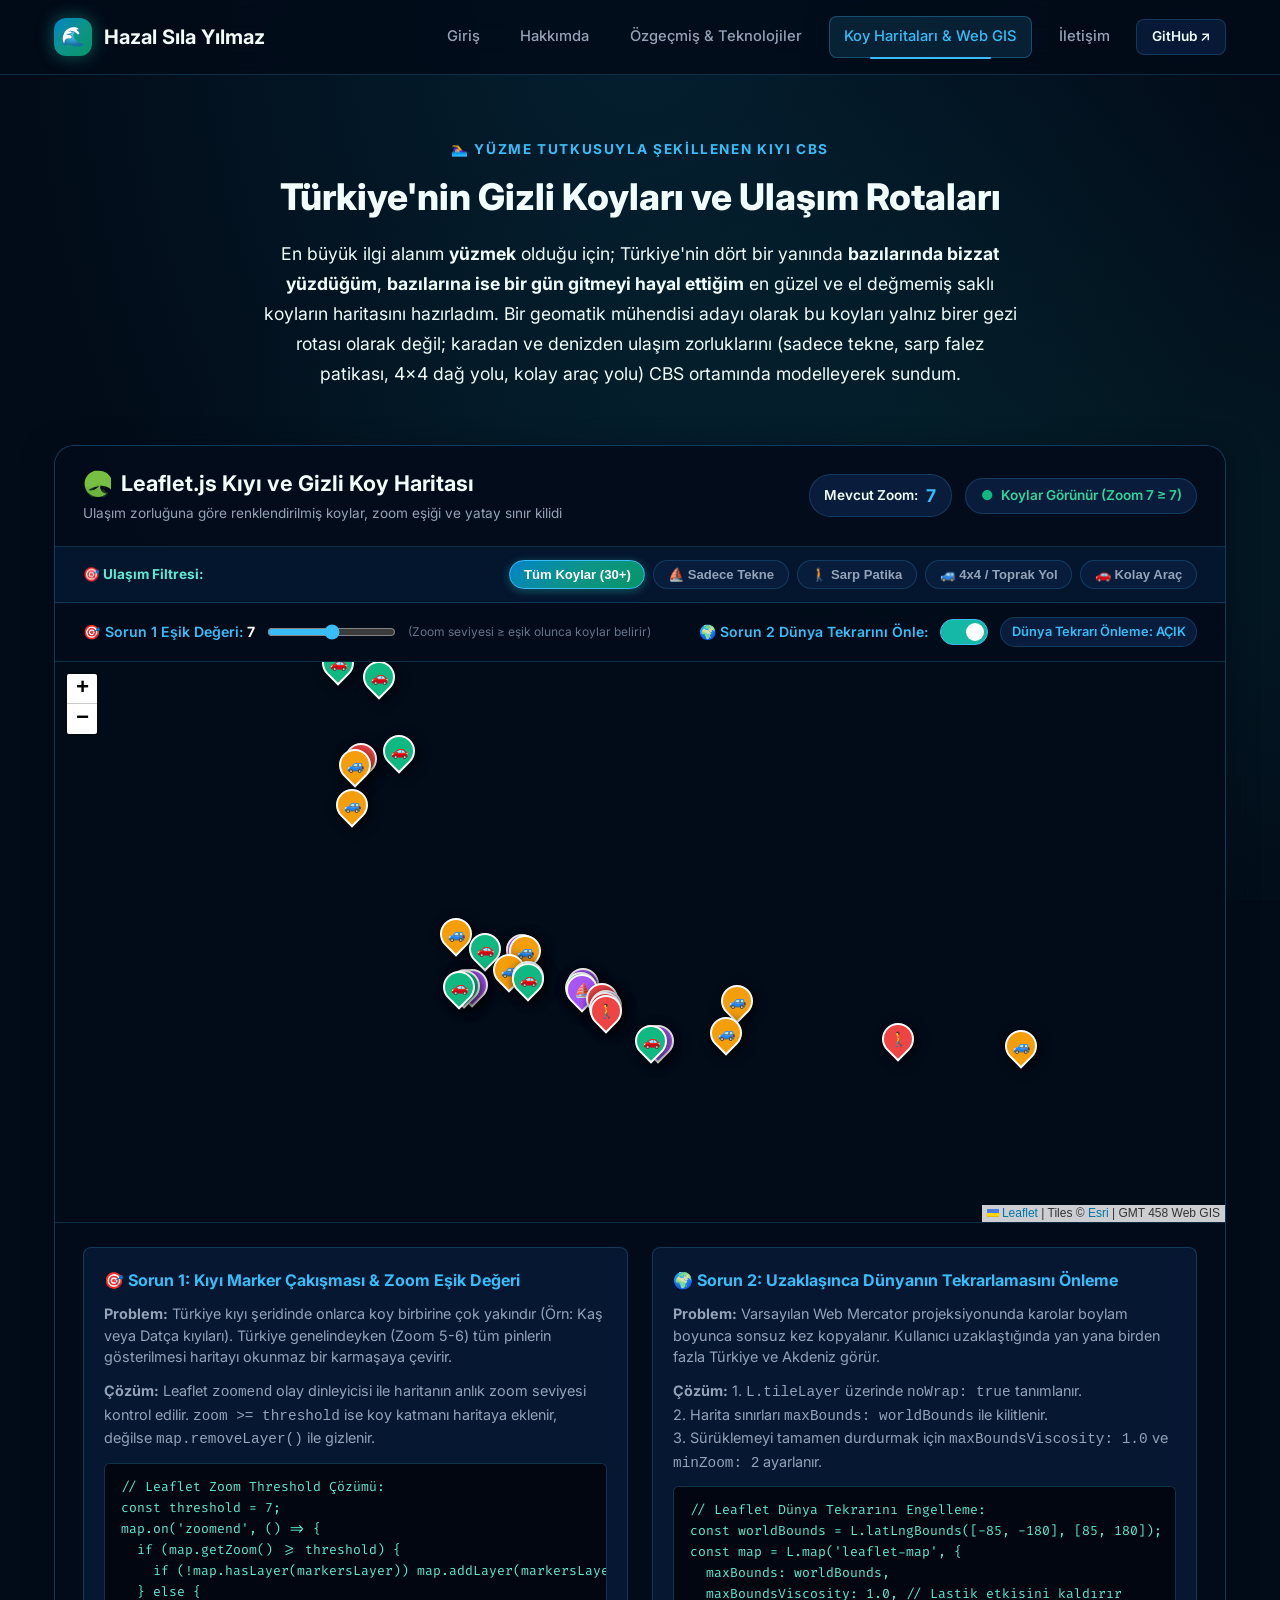
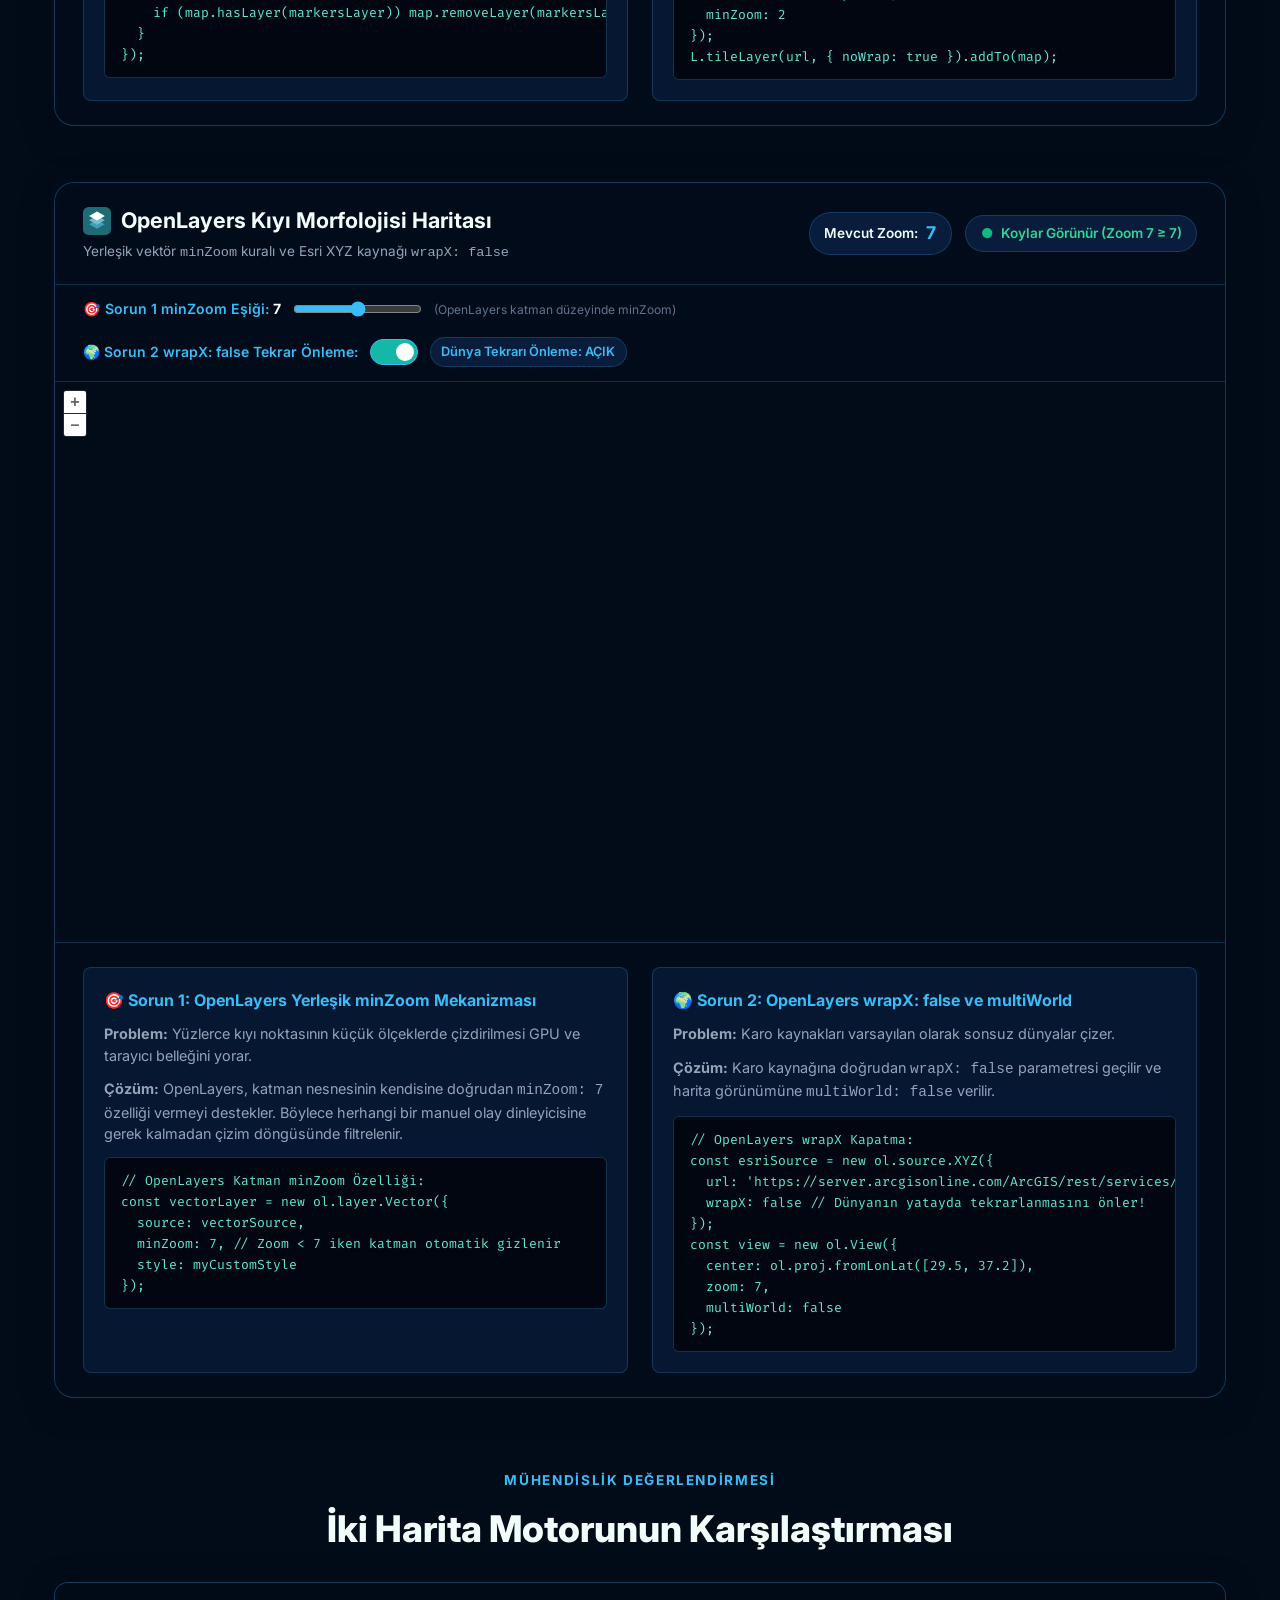
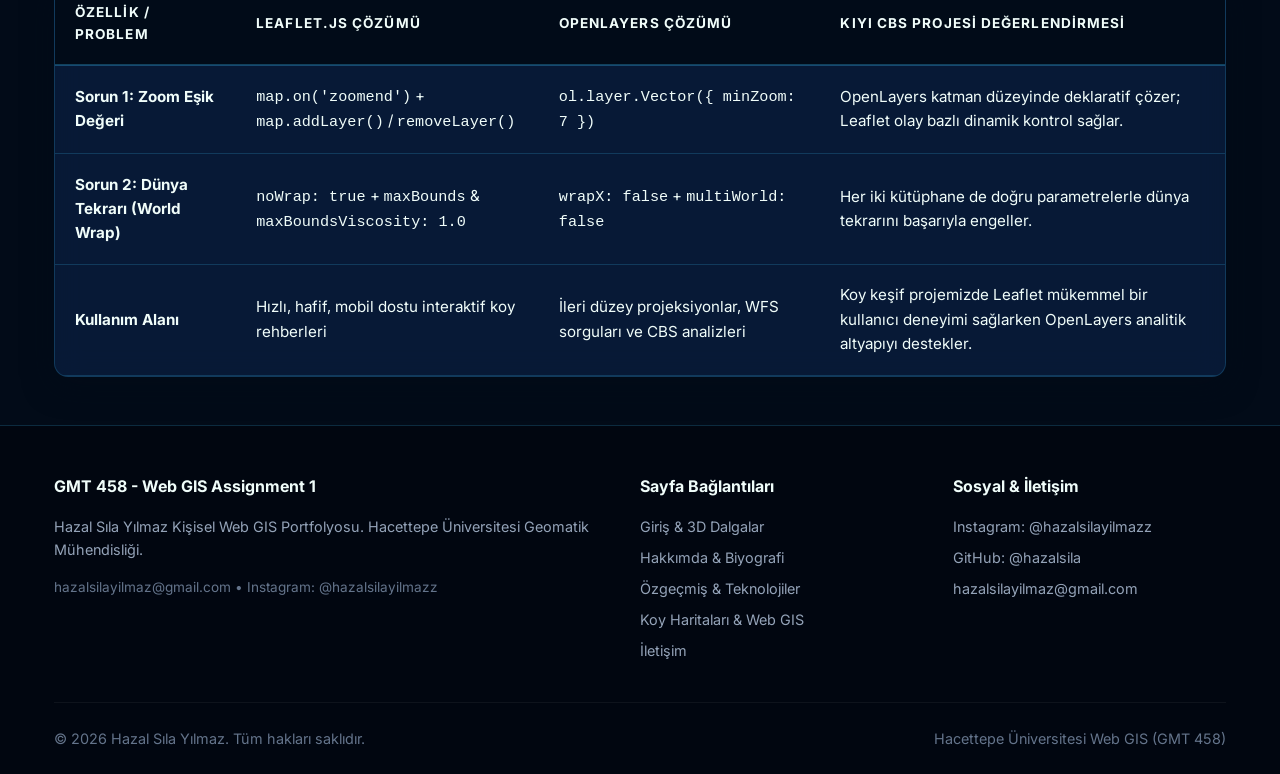
==== commit cda45f1c: "feat: Kisisel biyografi, 3D dalga girisi, kiyi CBS harita arayuzu ve odev son teslim surumu" ====
--- a/projects.html
+++ b/projects.html
@@ -3,8 +3,8 @@
 <head>
   <meta charset="UTF-8">
   <meta name="viewport" content="width=device-width, initial-scale=1.0">
-  <title>Gizli Koy Haritaları & Web GIS Çözümleri | Hazal Sıla Yılmaz</title>
-  <meta name="description" content="Leaflet ve OpenLayers ile Türkiye'nin gizli koyları haritası, zoom eşik değeri ve dünya tekrarı sorunlarının çözümü. GMT 458 Web GIS.">
+  <title>Türkiye'nin Gizli Koyları & Web GIS Çözümleri | Hazal Sıla Yılmaz</title>
+  <meta name="description" content="Yüzme tutkusuyla şekillenen Türkiye'nin gizli koyları haritası. Leaflet, OpenLayers, zoom eşiği ve dünya tekrarı önleme çözümleri. Hazal Sıla Yılmaz - GMT 458.">
   
   <!-- Google Fonts & Stylesheet -->
   <link rel="preconnect" href="https://fonts.googleapis.com">
@@ -22,13 +22,14 @@
     .ol-popup {
       position: absolute;
       background-color: #020b18;
-      box-shadow: 0 8px 30px rgba(0, 0, 0, 0.7);
+      box-shadow: 0 10px 30px rgba(0, 0, 0, 0.75);
       padding: 12px 16px;
-      border-radius: 10px;
+      border-radius: 12px;
       border: 1px solid var(--border-ocean);
       bottom: 14px;
       left: -50px;
-      min-width: 220px;
+      min-width: 230px;
+      max-width: 290px;
       color: #f0fdfa;
     }
     .ol-popup:after, .ol-popup:before {
@@ -55,11 +56,12 @@
     .ol-popup-closer {
       text-decoration: none;
       position: absolute;
-      top: 4px;
+      top: 6px;
       right: 8px;
       color: var(--sea-cyan);
       font-size: 1.2rem;
       font-weight: bold;
+      line-height: 1;
     }
     .ol-popup-closer:hover {
       color: #ffffff;
@@ -85,9 +87,11 @@
       </button>
 
       <ul class="nav-menu">
-        <li><a href="index.html" class="nav-link">Hakkımda & Proje</a></li>
-        <li><a href="technologies.html" class="nav-link">Teknolojiler & Tablo</a></li>
-        <li><a href="projects.html" class="nav-link active">Koy Haritaları & Çözümler</a></li>
+        <li><a href="index.html" class="nav-link">Giriş</a></li>
+        <li><a href="about.html" class="nav-link">Hakkımda</a></li>
+        <li><a href="technologies.html" class="nav-link">Özgeçmiş & Teknolojiler</a></li>
+        <li><a href="projects.html" class="nav-link active">Koy Haritaları & Web GIS</a></li>
+        <li><a href="contact.html" class="nav-link">İletişim</a></li>
         <li><a href="https://github.com/hazalsila" target="_blank" rel="noopener" class="btn btn-secondary" style="padding: 0.4rem 0.9rem; font-size: 0.85rem;">GitHub ↗</a></li>
       </ul>
     </div>
@@ -95,16 +99,18 @@
 
   <!-- Main Content -->
   <main>
-    <!-- Section Header -->
+    <!-- Section Header with User's Passion Narrative -->
     <section class="section" style="padding-bottom: 2rem;">
       <div class="container">
         <div class="section-header" style="margin-bottom: 1.5rem;">
-          <div class="section-kicker">Kıyı Coğrafi Bilgi Sistemleri</div>
-          <h1 class="section-title">Türkiye'nin Gizli Koyları İnteraktif Haritaları</h1>
-          <p class="section-desc">
-            Hem <strong>Leaflet</strong> hem de <strong>OpenLayers</strong> harita motorları üzerinde Türkiye kıyılarındaki 
-            30'dan fazla saklı koyun konumları ve ödevde belirtilen <strong>Sorun 1 (Zoom Eşik Değeri)</strong> ile 
-            <strong>Sorun 2 (Dünya Tekrarı Önleme)</strong> çözümlerinin canlı demosu.
+          <div class="section-kicker">🏊‍♀️ Yüzme Tutkusuyla Şekillenen Kıyı CBS</div>
+          <h1 class="section-title">Türkiye'nin Gizli Koyları ve Ulaşım Rotaları</h1>
+          <p class="section-desc" style="font-size: 1.1rem; line-height: 1.7; color: #f0fdfa;">
+            En büyük ilgi alanım <strong>yüzmek</strong> olduğu için; Türkiye'nin dört bir yanında 
+            <strong>bazılarında bizzat yüzdüğüm</strong>, <strong>bazılarına ise bir gün gitmeyi hayal ettiğim</strong> 
+            en güzel ve el değmemiş saklı koyların haritasını hazırladım. Bir geomatik mühendisi adayı olarak 
+            bu koyları yalnız birer gezi rotası olarak değil; karadan ve denizden ulaşım zorluklarını 
+            (sadece tekne, sarp falez patikası, 4x4 dağ yolu, kolay araç yolu) CBS ortamında modelleyerek sundum.
           </p>
         </div>
       </div>
@@ -220,13 +226,13 @@
                 3. Sürüklemeyi tamamen durdurmak için <code>maxBoundsViscosity: 1.0</code> ve <code>minZoom: 2</code> ayarlanır.
               </p>
               <div class="code-snippet">// Leaflet Dünya Tekrarını Engelleme:
-const worldBounds = L.latLngBounds([-85.05, -180], [85.05, 180]);
+const worldBounds = L.latLngBounds([-85, -180], [85, 180]);
 const map = L.map('leaflet-map', {
   maxBounds: worldBounds,
   maxBoundsViscosity: 1.0, // Lastik etkisini kaldırır
   minZoom: 2
 });
-L.tileLayer(url, { noWrap: true, bounds: worldBounds }).addTo(map);</div>
+L.tileLayer(url, { noWrap: true }).addTo(map);</div>
             </div>
           </div>
         </div>
@@ -243,7 +249,7 @@
               OpenLayers Kıyı Morfolojisi Haritası
             </h3>
             <span class="map-subtitle">
-              Yerleşik vektör <code>minZoom</code> kuralı ve OSM kaynağı <code>wrapX: false</code>
+              Yerleşik vektör <code>minZoom</code> kuralı ve Esri XYZ kaynağı <code>wrapX: false</code>
             </span>
           </div>
 
@@ -318,17 +324,18 @@
                 <span>🌍 Sorun 2: OpenLayers wrapX: false ve multiWorld</span>
               </div>
               <p>
-                <strong>Problem:</strong> OpenLayers OSM karo kaynağı varsayılan olarak sonsuz dünyalar çizer.
+                <strong>Problem:</strong> Karo kaynakları varsayılan olarak sonsuz dünyalar çizer.
               </p>
               <p>
                 <strong>Çözüm:</strong> Karo kaynağına doğrudan <code>wrapX: false</code> parametresi geçilir ve harita görünümüne <code>multiWorld: false</code> verilir.
               </p>
               <div class="code-snippet">// OpenLayers wrapX Kapatma:
-const osmSource = new ol.source.OSM({
+const esriSource = new ol.source.XYZ({
+  url: 'https://server.arcgisonline.com/ArcGIS/rest/services/World_Street_Map/MapServer/tile/{z}/{y}/{x}',
   wrapX: false // Dünyanın yatayda tekrarlanmasını önler!
 });
 const view = new ol.View({
-  center: ol.proj.fromLonLat([30.5, 37.5]),
+  center: ol.proj.fromLonLat([29.5, 37.2]),
   zoom: 7,
   multiWorld: false
 });</div>
@@ -388,27 +395,29 @@
         <div>
           <div class="footer-heading">GMT 458 - Web GIS Assignment 1</div>
           <p style="margin-bottom: 1rem; color: var(--text-secondary);">
-            Türkiye'nin Gizli Koyları Web GIS Portfolyosu. Leaflet, OpenLayers, semantik HTML5 ve saf CSS animasyonları ile hazırlanmıştır.
+            Hazal Sıla Yılmaz Kişisel Web GIS Portfolyosu. Hacettepe Üniversitesi Geomatik Mühendisliği.
           </p>
           <p style="font-size: 0.85rem; color: var(--text-muted);">
-            Hacettepe Üniversitesi • Geomatik Mühendisliği Bölümü
+            hazalsilayilmaz@gmail.com • Instagram: @hazalsilayilmazz
           </p>
         </div>
 
         <div>
           <div class="footer-heading">Sayfa Bağlantıları</div>
           <ul class="footer-links">
-            <li><a href="index.html">Hakkımda & Proje</a></li>
-            <li><a href="technologies.html">Teknolojiler & Tablo</a></li>
-            <li><a href="projects.html">Koy Haritaları & Çözümler</a></li>
+            <li><a href="index.html">Giriş & 3D Dalgalar</a></li>
+            <li><a href="about.html">Hakkımda & Biyografi</a></li>
+            <li><a href="technologies.html">Özgeçmiş & Teknolojiler</a></li>
+            <li><a href="projects.html">Koy Haritaları & Web GIS</a></li>
+            <li><a href="contact.html">İletişim</a></li>
           </ul>
         </div>
 
         <div>
-          <div class="footer-heading">İletişim & Hakem Değerlendirmesi</div>
+          <div class="footer-heading">Sosyal & İletişim</div>
           <ul class="footer-links">
-            <li><a href="https://github.com/hazalsila" target="_blank" rel="noopener">GitHub Profilim</a></li>
-            <li><a href="https://gmt458.hacettepe.edu.tr/" target="_blank" rel="noopener">Hakem Değerlendirme Sistemi</a></li>
+            <li><a href="https://instagram.com/hazalsilayilmazz" target="_blank" rel="noopener">Instagram: @hazalsilayilmazz</a></li>
+            <li><a href="https://github.com/hazalsila" target="_blank" rel="noopener">GitHub: @hazalsila</a></li>
             <li><a href="mailto:hazalsilayilmaz@gmail.com">hazalsilayilmaz@gmail.com</a></li>
           </ul>
         </div>
@@ -421,7 +430,7 @@
     </div>
   </footer>
 
-  <!-- Local Leaflet & OpenLayers JS (Garantili Yerel Yükleme) -->
+  <!-- Local Leaflet & OpenLayers JS -->
   <script src="js/leaflet.js"></script>
   <script src="js/ol.js"></script>
 
--- a/css/style.css
+++ b/css/style.css
@@ -268,18 +268,18 @@
   display: flex;
   align-items: center;
   list-style: none;
-  gap: 1rem;
+  gap: 0.75rem;
 }
 
 .nav-link {
   display: inline-flex;
   align-items: center;
   gap: 0.4rem;
-  padding: 0.5rem 1rem;
+  padding: 0.5rem 0.9rem;
   border-radius: var(--radius-sm);
   color: var(--text-secondary);
   font-weight: 500;
-  font-size: 0.95rem;
+  font-size: 0.92rem;
   transition: var(--transition-normal);
   text-decoration: none;
   position: relative;
@@ -424,8 +424,8 @@
 
 .profile-avatar-wrapper {
   position: relative;
-  width: 130px;
-  height: 130px;
+  width: 150px;
+  height: 150px;
   margin: 0 auto 1.5rem;
 }
 
@@ -586,6 +586,7 @@
   letter-spacing: 0.02em;
 }
 
+/* Zorluk Rozetleri */
 .badge-boat {
   background: rgba(168, 85, 247, 0.18);
   color: #c084fc;
@@ -822,7 +823,7 @@
 
 .map-container {
   width: 100%;
-  height: 540px;
+  height: 560px;
   position: relative;
   background: #020b18;
   z-index: 1;
@@ -830,7 +831,7 @@
 
 .ol-map-container {
   width: 100%;
-  height: 540px;
+  height: 560px;
   position: relative;
   background: #020b18;
   z-index: 1;
@@ -866,18 +867,112 @@
   font-size: 14px;
 }
 
-/* Leaflet Popup Ocean Styling */
+/* ==========================================================================
+   POPUP PHOTO STYLING (Koy Fotoğrafı ve Bilgi Kartı)
+   ========================================================================== */
 .leaflet-popup-content-wrapper {
-  background: rgba(2, 11, 24, 0.95) !important;
+  background: rgba(2, 11, 24, 0.98) !important;
   color: var(--text-primary) !important;
   border: 1px solid var(--border-ocean) !important;
-  border-radius: 12px !important;
+  border-radius: 14px !important;
   box-shadow: var(--shadow-ocean) !important;
-  backdrop-filter: blur(12px) !important;
+  backdrop-filter: blur(14px) !important;
+  padding: 0 !important;
+  overflow: hidden;
+}
+
+.leaflet-popup-content {
+  margin: 0 !important;
+  line-height: 1.5;
 }
 
 .leaflet-popup-tip {
-  background: rgba(2, 11, 24, 0.95) !important;
+  background: rgba(2, 11, 24, 0.98) !important;
+}
+
+.bay-popup-card {
+  font-family: var(--font-main);
+  min-width: 250px;
+  max-width: 290px;
+  overflow: hidden;
+  border-radius: 12px;
+}
+
+.bay-popup-img-wrapper {
+  position: relative;
+  width: 100%;
+  height: 140px;
+  overflow: hidden;
+  background: #041226;
+}
+
+.bay-popup-img {
+  width: 100%;
+  height: 100%;
+  object-fit: cover;
+  display: block;
+  transition: transform 0.4s ease;
+}
+
+.bay-popup-card:hover .bay-popup-img {
+  transform: scale(1.06);
+}
+
+.bay-popup-badge {
+  position: absolute;
+  top: 8px;
+  right: 8px;
+  font-size: 0.72rem;
+  font-weight: 700;
+  color: #ffffff;
+  padding: 3px 9px;
+  border-radius: 99px;
+  box-shadow: 0 2px 8px rgba(0, 0, 0, 0.5);
+}
+
+.bay-popup-body {
+  padding: 12px 14px;
+  background: rgba(2, 11, 24, 0.95);
+  color: #f0fdfa;
+}
+
+.bay-popup-region {
+  font-size: 0.75rem;
+  color: var(--sea-cyan);
+  font-weight: 700;
+  text-transform: uppercase;
+  display: block;
+  margin-bottom: 3px;
+}
+
+.bay-popup-title {
+  margin: 0 0 6px 0;
+  font-size: 1.15rem;
+  font-weight: 800;
+  color: #ffffff;
+}
+
+.bay-popup-desc {
+  margin: 0 0 8px 0;
+  font-size: 0.85rem;
+  color: #94a3b8;
+  line-height: 1.45;
+}
+
+.bay-popup-footer {
+  display: flex;
+  justify-content: space-between;
+  align-items: center;
+  font-size: 0.72rem;
+  color: #64748b;
+  border-top: 1px solid rgba(255, 255, 255, 0.1);
+  padding-top: 6px;
+  font-family: var(--font-mono);
+}
+
+.bay-swim-badge {
+  color: var(--sea-foam);
+  font-weight: 600;
 }
 
 /* Interactive Issue Control Panel below Map */
